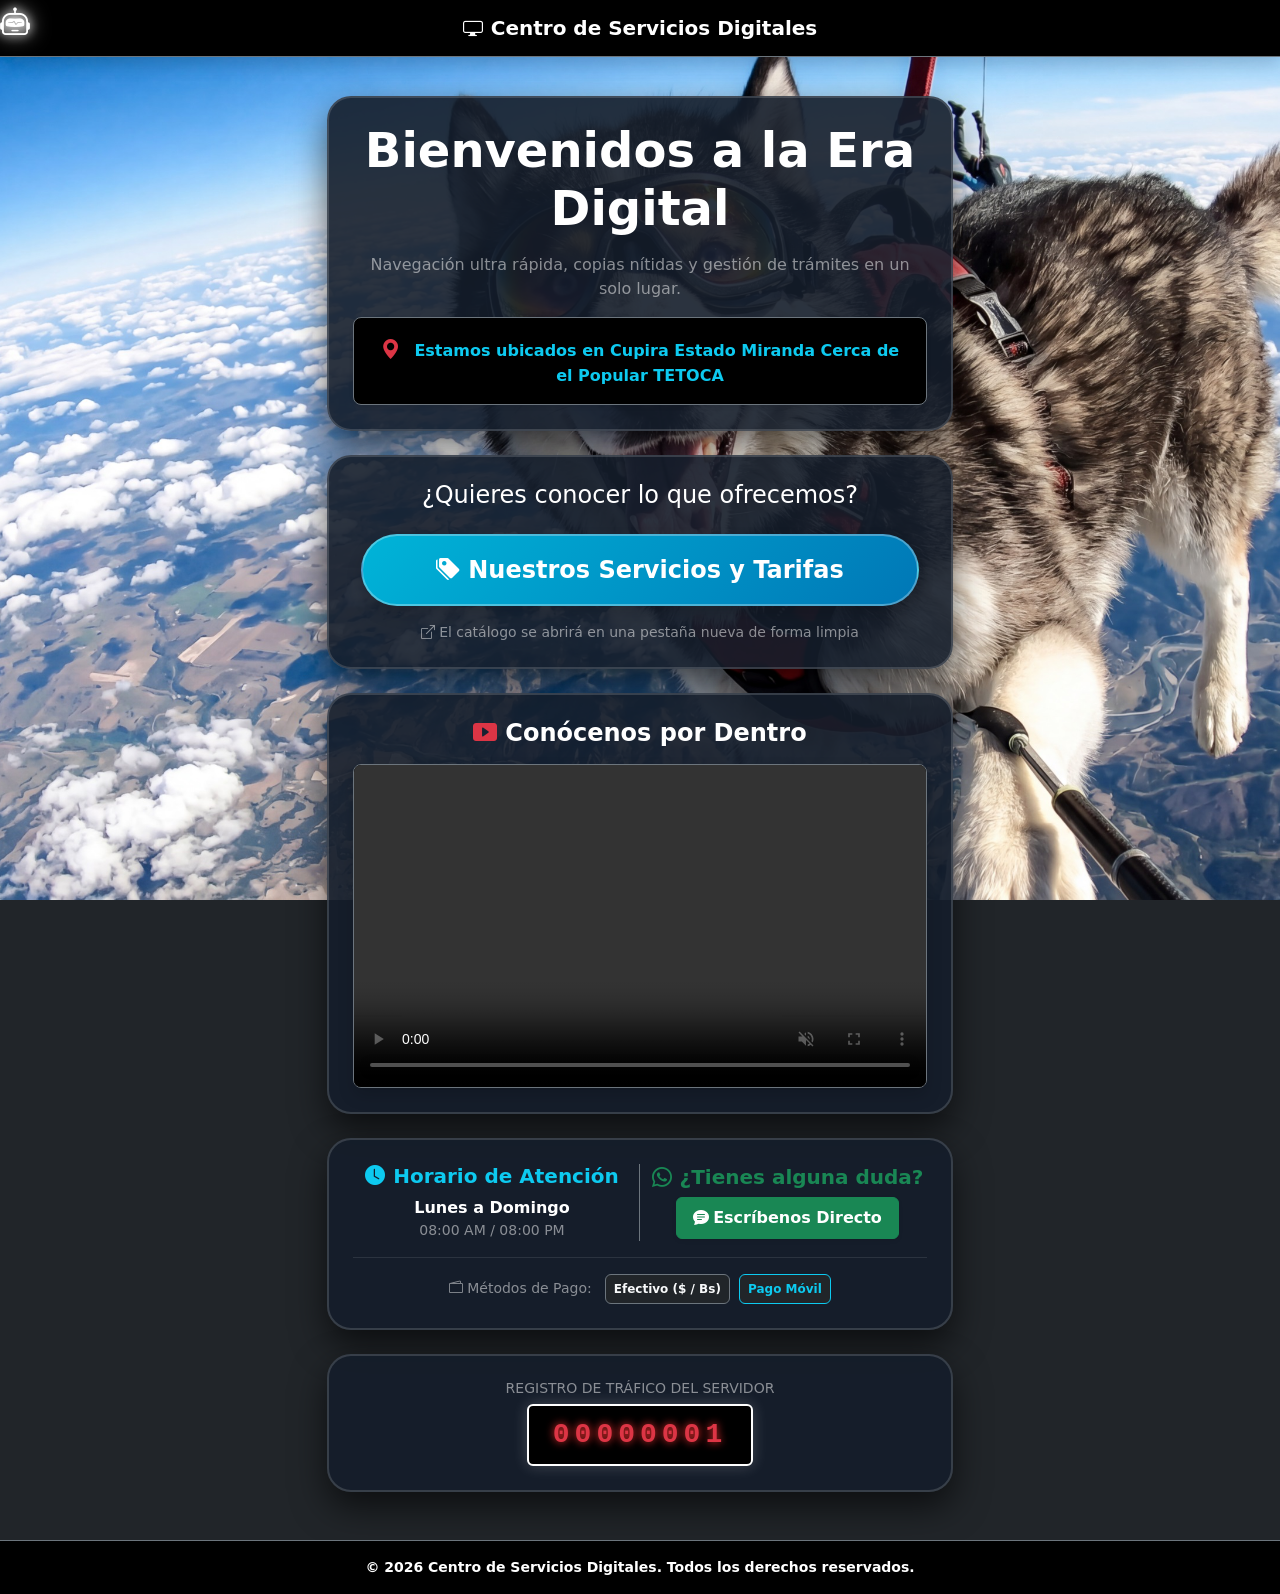
==== index.html @ 31af7343 "Add files via upload" ====
<!DOCTYPE html>
<html lang="es">
<head>
    <meta charset="UTF-8">
    <meta name="viewport" content="width=device-width, initial-scale=1.0">
    <title>Centro de Servicios Digitales - Inicio</title>
    <link href="https://cdn.jsdelivr.net/npm/bootstrap@5.3.3/dist/css/bootstrap.min.css" rel="stylesheet">
    <link href="https://cdn.jsdelivr.net/npm/bootstrap-icons@1.11.3/font/bootstrap-icons.min.css" rel="stylesheet">
    <style>
        body {
            background-image: url("fondo.jpg");
            background-size: cover;
            background-position: center top;
            background-repeat: no-repeat;
            background-attachment: fixed;
            background-color: #0d1b2a;
            padding-top: 4.5rem;
            padding-bottom: 0px;
            overflow-x: hidden;
        }

        /* Tarjetas oscuras y elegantes */
        .cyber-card {
            background: rgba(20, 29, 43, 0.9);
            border: 2px solid rgba(255, 255, 255, 0.15);
            border-radius: 24px;
            box-shadow: 0 15px 35px rgba(0, 0, 0, 0.6);
        }

        /* Botón personalizado para ver servicios */
        .btn-tarifas-cyber {
            background: linear-gradient(135deg, #00b4d8 0%, #0077b6 100%);
            color: white;
            border: 2px solid rgba(255, 255, 255, 0.3);
            border-radius: 50px;
            font-size: 1.5rem;
            font-weight: bold;
            transition: transform 0.3s ease, box-shadow 0.3s ease;
        }
        .btn-tarifas-cyber:hover {
            transform: scale(1.03);
            box-shadow: 0 0 25px rgba(0, 180, 216, 0.6);
            color: #ffffff;
            border-color: #ffffff;
        }

        /* Caja del contador digital */
        .contador-caja {
            background-color: #000000;
            font-family: 'Courier New', Courier, monospace;
            letter-spacing: 5px;
            border: 2px solid #ffffff;
            text-shadow: 0 0 8px #ff3333;
            box-shadow: 0 0 15px rgba(255, 255, 255, 0.2);
        }

        /* Muñequito robot seguidor */
        #cyber-avatar {
            position: fixed;
            top: 0;
            left: 0;
            font-size: 30px;
            pointer-events: none;
            z-index: 9999;
            transition: transform 0.1s ease-out;
            animation: caminar 0.6s infinite alternate ease-in-out;
            color: #ffffff;
            text-shadow: 0 0 10px #ffffff, 0 0 20px #ffffff;
        }
        @keyframes caminar {
            0% { transform: translateY(0) rotate(-6deg); }
            100% { transform: translateY(-6px) rotate(6deg); }
        }
    </style>
</head>
<body class="bg-dark text-white">

    <div id="cyber-avatar">
        <i class="bi bi-robot"></i>
    </div>

    <nav class="navbar navbar-expand-lg navbar-dark bg-black border-bottom border-secondary fixed-top shadow">
        <div class="container justify-content-center">
            <a class="navbar-brand fw-bold text-white mx-0" href="#">
                <i class="bi bi-display me-2"></i>Centro de Servicios Digitales
            </a>
        </div>
    </nav>

    <div class="container my-4" style="max-width: 650px;">
        
        <div class="cyber-card p-4 mb-4 text-center">
            <h1 class="display-5 fw-bold text-white mb-3">Bienvenidos a la Era Digital</h1>
            <p class="lead text-white-50 fs-6 px-2 mb-3">Navegación ultra rápida, copias nítidas y gestión de trámites en un solo lugar.</p>
            
            <div class="p-3 rounded-3 bg-black border border-secondary text-info fw-semibold shadow-sm">
                <i class="bi bi-geo-alt-fill text-danger me-2 fs-5"></i>
                Estamos ubicados en Cupira Estado Miranda Cerca de el Popular TETOCA
            </div>
        </div>

        <div class="cyber-card p-4 mb-4 text-center">
            <h4 class="fw-light text-white mb-4">¿Quieres conocer lo que ofrecemos?</h4>
            <div class="px-2">
                <a href="servicios.html" target="_blank" class="btn btn-tarifas-cyber w-100 py-3 shadow">
                    <i class="bi bi-tags-fill me-2"></i>Nuestros Servicios y Tarifas
                </a>
            </div>
            <p class="text-white-50 small mt-3 mb-0">
                <i class="bi bi-box-arrow-up-right me-1"></i>El catálogo se abrirá en una pestaña nueva de forma limpia
            </p>
        </div>

        <div class="cyber-card p-4 mb-4">
            <h4 class="fw-bold text-white text-center mb-3">
                <i class="bi bi-play-btn-fill me-2 text-danger"></i>Conócenos por Dentro
            </h4>
            <div class="ratio ratio-16x9 rounded-3 overflow-hidden border border-secondary bg-black shadow">
                <video controls autoplay muted loop preload="metadata" class="w-100 h-100">
                    <source src="./video.mp4" type="video/mp4">
                    Tu navegador no soporta la reproducción de videos locales.
                </video>
            </div>
        </div>

        <div class="cyber-card p-4 mb-4">
            <div class="row g-3 text-center align-items-center">
                <div class="col-sm-6 border-end border-secondary">
                    <h5 class="fw-bold text-info mb-2"><i class="bi bi-clock-fill me-2"></i>Horario de Atención</h5>
                    <p class="mb-0 fw-semibold text-white fs-6">Lunes a Domingo</p>
                    <p class="text-white-50 small mb-0">08:00 AM / 08:00 PM</p>
                </div>
                <div class="col-sm-6">
                    <h5 class="fw-bold text-success mb-2"><i class="bi bi-whatsapp me-2"></i>¿Tienes alguna duda?</h5>
                    <a href="https://wa.me/584242138320" target="_blank" class="btn btn-success fw-bold px-3 py-2 shadow-sm">
                        <i class="bi bi-chat-text-fill me-1"></i>Escríbenos Directo
                    </a>
                </div>
            </div>
            <hr class="border-secondary my-3">
            <div class="text-center">
                <span class="text-white-50 small me-2"><i class="bi bi-wallet2 me-1"></i>Métodos de Pago:</span>
                <span class="badge bg-dark text-light border border-secondary px-2 py-2 me-1">Efectivo ($ / Bs)</span>
                <span class="badge bg-dark text-info border border-info px-2 py-2">Pago Móvil</span>
            </div>
        </div>

        <div class="cyber-card p-4 text-center mb-5">
            <h6 class="text-white-50 text-uppercase small tracking-wider mb-2">Registro de Tráfico del Servidor</h6>
            <div class="contador-caja d-inline-block px-4 py-2 rounded text-danger fs-3 fw-bold">
                <span id="contador-digital">00000000</span>
            </div>
        </div>

    </div>

    <footer class="bg-black text-center py-3 border-top border-secondary mt-5">
        <p class="mb-0 small fw-semibold text-white">© 2026 Centro de Servicios Digitales. Todos los derechos reservados.</p>
    </footer>

    <script src="https://cdn.jsdelivr.net/npm/bootstrap@5.3.3/dist/js/bootstrap.bundle.min.js"></script>

    <script>
        // Lógica del robot seguidor
        const robot = document.getElementById('cyber-avatar');
        let objetivoX = 0, objetivoY = 0;
        let actualX = 0, actualY = 0;
        document.addEventListener('mousemove', (event) => {
            objetivoX = event.clientX + 18;
            objetivoY = event.clientY + 18;
        });
        function suavizarSeguimiento() {
            actualX += (objetivoX - actualX) * 0.08;
            actualY += (objetivoY - actualY) * 0.08;
            robot.style.left = `${actualX}px`;
            robot.style.top = `${actualY}px`;
            requestAnimationFrame(suavizarSeguimiento);
        }
        suavizarSeguimiento();

        // Lógica del contador diario
        const fechaHoy = new Date().toISOString().slice(0, 10);
        let ultimaFechaGuardada = localStorage.getItem('cyber_fecha_dia');
        let visitasDiarias = localStorage.getItem('cyber_visitas_diarias');
        
        if (ultimaFechaGuardada !== fechaHoy) {
            visitasDiarias = 1;
            localStorage.setItem('cyber_fecha_dia', fechaHoy);
        } else {
            visitasDiarias = parseInt(visitasDiarias) + 1;
        }
        
        localStorage.setItem('cyber_visitas_diarias', visitasDiarias);
        document.getElementById('contador-digital').innerText = visitasDiarias.toString().padStart(8, '0');
    </script>
</body>
</html>
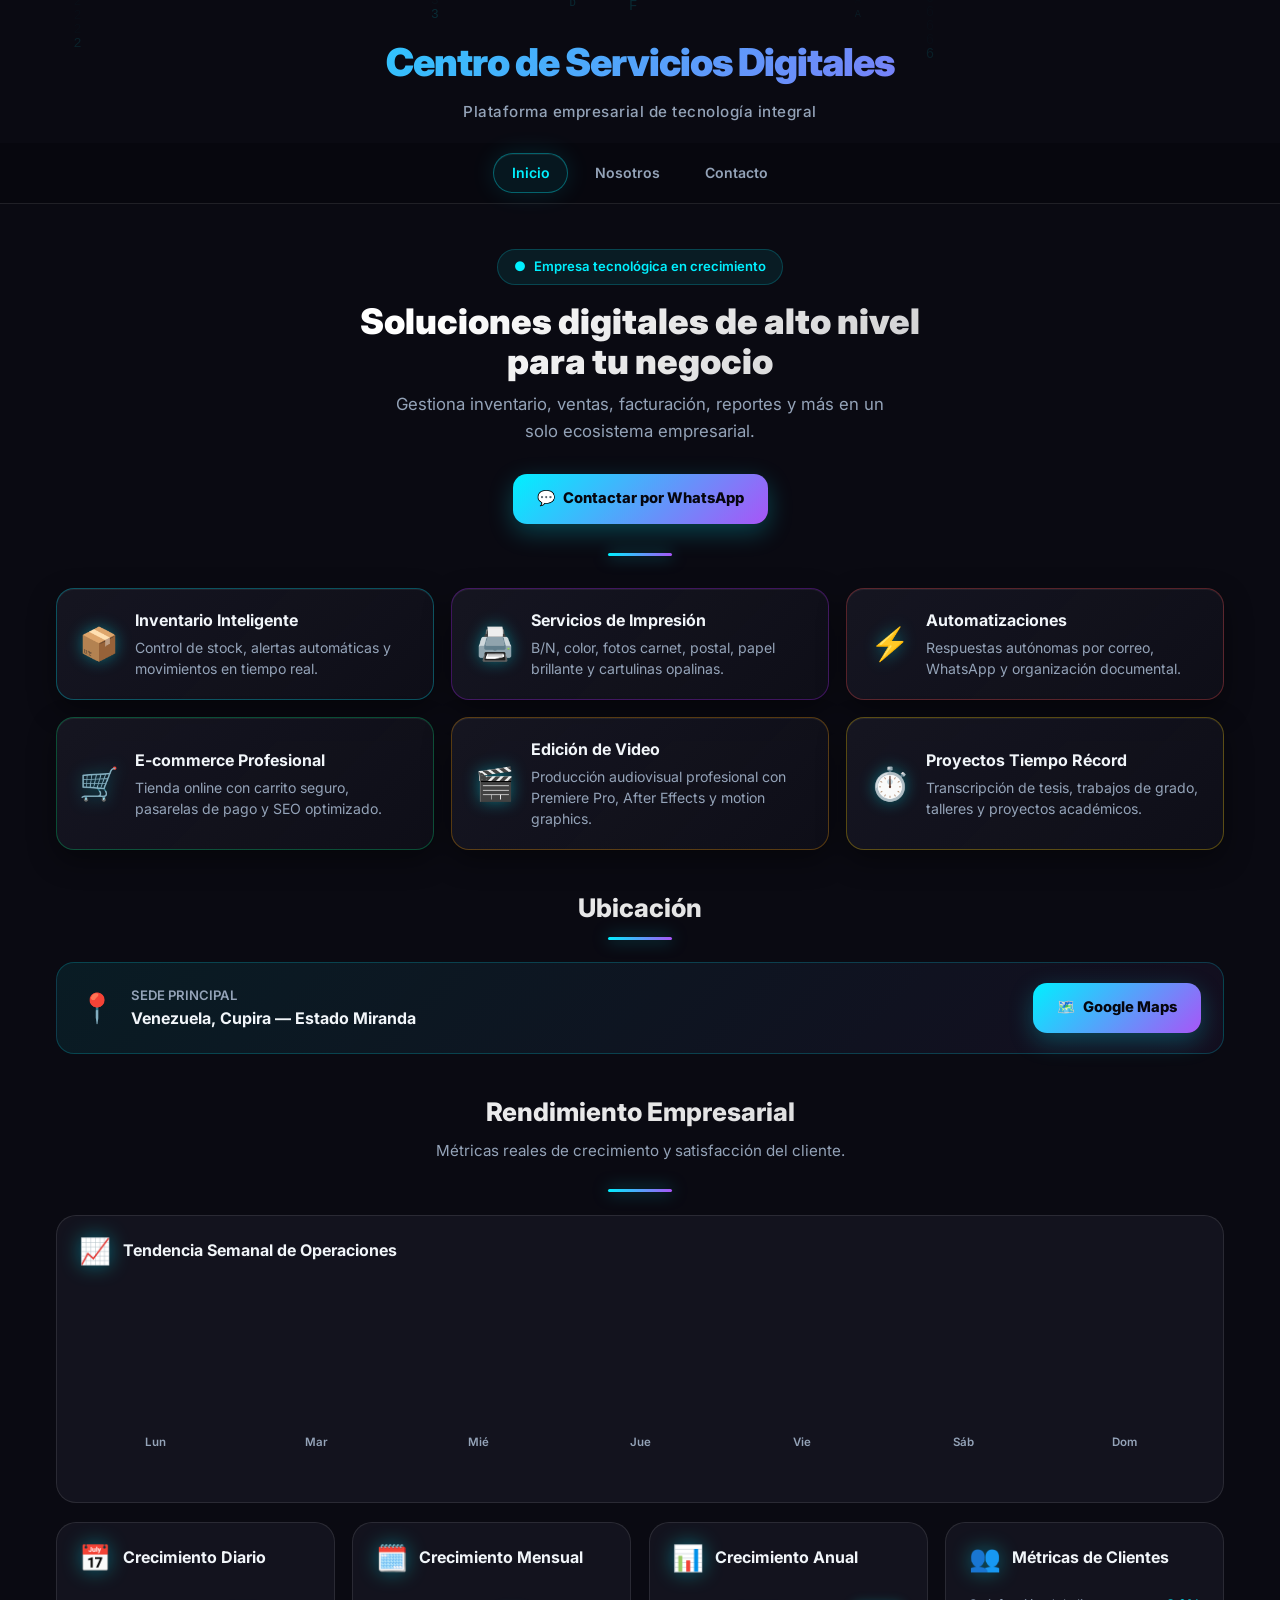
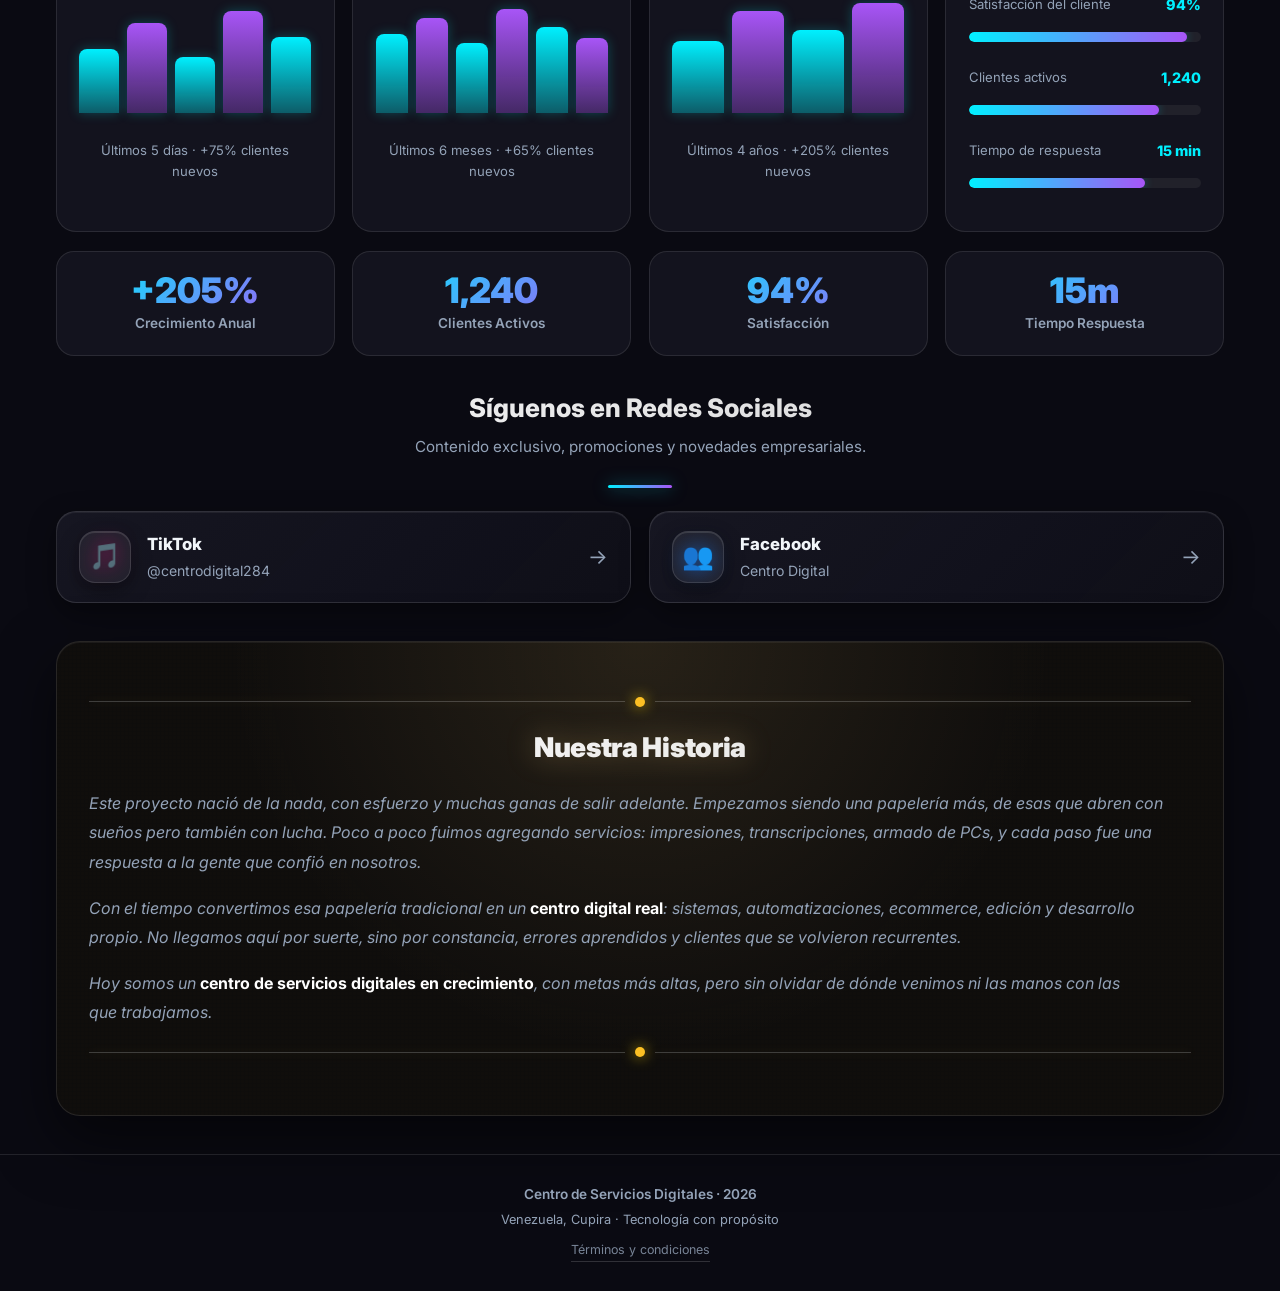
==== commit e2fdcf33: "Add files via upload" ====
--- a/index.html
+++ b/index.html
@@ -1,197 +1,796 @@
-<!DOCTYPE html>
-<html lang="es">
-<head>
-    <meta charset="UTF-8">
-    <meta name="viewport" content="width=device-width, initial-scale=1.0">
-    <title>Centro de Servicios Digitales - Inicio</title>
-    <link href="https://cdn.jsdelivr.net/npm/bootstrap@5.3.3/dist/css/bootstrap.min.css" rel="stylesheet">
-    <link href="https://cdn.jsdelivr.net/npm/bootstrap-icons@1.11.3/font/bootstrap-icons.min.css" rel="stylesheet">
-    <style>
-        body {
-            background-image: url("fondo.jpg");
-            background-size: cover;
-            background-position: center top;
-            background-repeat: no-repeat;
-            background-attachment: fixed;
-            background-color: #0d1b2a;
-            padding-top: 4.5rem;
-            padding-bottom: 0px;
-            overflow-x: hidden;
-        }
-
-        /* Tarjetas oscuras y elegantes */
-        .cyber-card {
-            background: rgba(20, 29, 43, 0.9);
-            border: 2px solid rgba(255, 255, 255, 0.15);
-            border-radius: 24px;
-            box-shadow: 0 15px 35px rgba(0, 0, 0, 0.6);
-        }
-
-        /* Botón personalizado para ver servicios */
-        .btn-tarifas-cyber {
-            background: linear-gradient(135deg, #00b4d8 0%, #0077b6 100%);
-            color: white;
-            border: 2px solid rgba(255, 255, 255, 0.3);
-            border-radius: 50px;
-            font-size: 1.5rem;
-            font-weight: bold;
-            transition: transform 0.3s ease, box-shadow 0.3s ease;
-        }
-        .btn-tarifas-cyber:hover {
-            transform: scale(1.03);
-            box-shadow: 0 0 25px rgba(0, 180, 216, 0.6);
-            color: #ffffff;
-            border-color: #ffffff;
-        }
-
-        /* Caja del contador digital */
-        .contador-caja {
-            background-color: #000000;
-            font-family: 'Courier New', Courier, monospace;
-            letter-spacing: 5px;
-            border: 2px solid #ffffff;
-            text-shadow: 0 0 8px #ff3333;
-            box-shadow: 0 0 15px rgba(255, 255, 255, 0.2);
-        }
-
-        /* Muñequito robot seguidor */
-        #cyber-avatar {
-            position: fixed;
-            top: 0;
-            left: 0;
-            font-size: 30px;
-            pointer-events: none;
-            z-index: 9999;
-            transition: transform 0.1s ease-out;
-            animation: caminar 0.6s infinite alternate ease-in-out;
-            color: #ffffff;
-            text-shadow: 0 0 10px #ffffff, 0 0 20px #ffffff;
-        }
-        @keyframes caminar {
-            0% { transform: translateY(0) rotate(-6deg); }
-            100% { transform: translateY(-6px) rotate(6deg); }
-        }
-    </style>
-</head>
-<body class="bg-dark text-white">
-
-    <div id="cyber-avatar">
-        <i class="bi bi-robot"></i>
-    </div>
-
-    <nav class="navbar navbar-expand-lg navbar-dark bg-black border-bottom border-secondary fixed-top shadow">
-        <div class="container justify-content-center">
-            <a class="navbar-brand fw-bold text-white mx-0" href="#">
-                <i class="bi bi-display me-2"></i>Centro de Servicios Digitales
-            </a>
-        </div>
-    </nav>
-
-    <div class="container my-4" style="max-width: 650px;">
-        
-        <div class="cyber-card p-4 mb-4 text-center">
-            <h1 class="display-5 fw-bold text-white mb-3">Bienvenidos a la Era Digital</h1>
-            <p class="lead text-white-50 fs-6 px-2 mb-3">Navegación ultra rápida, copias nítidas y gestión de trámites en un solo lugar.</p>
-            
-            <div class="p-3 rounded-3 bg-black border border-secondary text-info fw-semibold shadow-sm">
-                <i class="bi bi-geo-alt-fill text-danger me-2 fs-5"></i>
-                Estamos ubicados en Cupira Estado Miranda Cerca de el Popular TETOCA
-            </div>
-        </div>
-
-        <div class="cyber-card p-4 mb-4 text-center">
-            <h4 class="fw-light text-white mb-4">¿Quieres conocer lo que ofrecemos?</h4>
-            <div class="px-2">
-                <a href="servicios.html" target="_blank" class="btn btn-tarifas-cyber w-100 py-3 shadow">
-                    <i class="bi bi-tags-fill me-2"></i>Nuestros Servicios y Tarifas
-                </a>
-            </div>
-            <p class="text-white-50 small mt-3 mb-0">
-                <i class="bi bi-box-arrow-up-right me-1"></i>El catálogo se abrirá en una pestaña nueva de forma limpia
-            </p>
-        </div>
-
-        <div class="cyber-card p-4 mb-4">
-            <h4 class="fw-bold text-white text-center mb-3">
-                <i class="bi bi-play-btn-fill me-2 text-danger"></i>Conócenos por Dentro
-            </h4>
-            <div class="ratio ratio-16x9 rounded-3 overflow-hidden border border-secondary bg-black shadow">
-                <video controls autoplay muted loop preload="metadata" class="w-100 h-100">
-                    <source src="./video.mp4" type="video/mp4">
-                    Tu navegador no soporta la reproducción de videos locales.
-                </video>
-            </div>
-        </div>
-
-        <div class="cyber-card p-4 mb-4">
-            <div class="row g-3 text-center align-items-center">
-                <div class="col-sm-6 border-end border-secondary">
-                    <h5 class="fw-bold text-info mb-2"><i class="bi bi-clock-fill me-2"></i>Horario de Atención</h5>
-                    <p class="mb-0 fw-semibold text-white fs-6">Lunes a Domingo</p>
-                    <p class="text-white-50 small mb-0">08:00 AM / 08:00 PM</p>
-                </div>
-                <div class="col-sm-6">
-                    <h5 class="fw-bold text-success mb-2"><i class="bi bi-whatsapp me-2"></i>¿Tienes alguna duda?</h5>
-                    <a href="https://wa.me/584242138320" target="_blank" class="btn btn-success fw-bold px-3 py-2 shadow-sm">
-                        <i class="bi bi-chat-text-fill me-1"></i>Escríbenos Directo
-                    </a>
-                </div>
-            </div>
-            <hr class="border-secondary my-3">
-            <div class="text-center">
-                <span class="text-white-50 small me-2"><i class="bi bi-wallet2 me-1"></i>Métodos de Pago:</span>
-                <span class="badge bg-dark text-light border border-secondary px-2 py-2 me-1">Efectivo ($ / Bs)</span>
-                <span class="badge bg-dark text-info border border-info px-2 py-2">Pago Móvil</span>
-            </div>
-        </div>
-
-        <div class="cyber-card p-4 text-center mb-5">
-            <h6 class="text-white-50 text-uppercase small tracking-wider mb-2">Registro de Tráfico del Servidor</h6>
-            <div class="contador-caja d-inline-block px-4 py-2 rounded text-danger fs-3 fw-bold">
-                <span id="contador-digital">00000000</span>
-            </div>
-        </div>
-
-    </div>
-
-    <footer class="bg-black text-center py-3 border-top border-secondary mt-5">
-        <p class="mb-0 small fw-semibold text-white">© 2026 Centro de Servicios Digitales. Todos los derechos reservados.</p>
-    </footer>
-
-    <script src="https://cdn.jsdelivr.net/npm/bootstrap@5.3.3/dist/js/bootstrap.bundle.min.js"></script>
-
-    <script>
-        // Lógica del robot seguidor
-        const robot = document.getElementById('cyber-avatar');
-        let objetivoX = 0, objetivoY = 0;
-        let actualX = 0, actualY = 0;
-        document.addEventListener('mousemove', (event) => {
-            objetivoX = event.clientX + 18;
-            objetivoY = event.clientY + 18;
-        });
-        function suavizarSeguimiento() {
-            actualX += (objetivoX - actualX) * 0.08;
-            actualY += (objetivoY - actualY) * 0.08;
-            robot.style.left = `${actualX}px`;
-            robot.style.top = `${actualY}px`;
-            requestAnimationFrame(suavizarSeguimiento);
-        }
-        suavizarSeguimiento();
-
-        // Lógica del contador diario
-        const fechaHoy = new Date().toISOString().slice(0, 10);
-        let ultimaFechaGuardada = localStorage.getItem('cyber_fecha_dia');
-        let visitasDiarias = localStorage.getItem('cyber_visitas_diarias');
-        
-        if (ultimaFechaGuardada !== fechaHoy) {
-            visitasDiarias = 1;
-            localStorage.setItem('cyber_fecha_dia', fechaHoy);
-        } else {
-            visitasDiarias = parseInt(visitasDiarias) + 1;
-        }
-        
-        localStorage.setItem('cyber_visitas_diarias', visitasDiarias);
-        document.getElementById('contador-digital').innerText = visitasDiarias.toString().padStart(8, '0');
-    </script>
-</body>
+<!DOCTYPE html>
+<html lang="es">
+<head>
+<meta charset="UTF-8">
+<meta name="viewport" content="width=device-width, initial-scale=1.0">
+<meta name="description" content="Centro de Servicios Digitales - Soluciones tecnológicas integrales para papelerías en Venezuela. Inventario, e-commerce, automatizaciones, edición de video y más.">
+<meta name="keywords" content="papelería digital, inventario, e-commerce, automatizaciones, edición de video, Venezuela">
+<title>Centro de Servicios Digitales | Soluciones Tecnológicas Integrales</title>
+<link rel="preconnect" href="https://fonts.googleapis.com">
+<link rel="preconnect" href="https://fonts.gstatic.com" crossorigin>
+<link href="https://fonts.googleapis.com/css2?family=Inter:wght@300;400;500;600;700;800;900&display=swap" rel="stylesheet">
+<style>
+:root {
+  --bg-body: #0a0a12;
+  --bg-card: rgba(22,22,34,.78);
+  --text-primary: #f1f5f9;
+  --text-secondary: #94a3b8;
+  --accent: #00f0ff;
+  --accent-purple: #a855f7;
+  --accent-gold: #fbbf24;
+  --border: rgba(255,255,255,0.10);
+  --shadow-glow: 0 0 30px rgba(0,240,255,.12);
+}
+* { margin:0; padding:0; box-sizing:border-box; }
+html { scroll-behavior:smooth; }
+html, body { height:100%; }
+body {
+  font-family:'Inter',-apple-system,BlinkMacSystemFont,sans-serif;
+  color:var(--text-primary);
+  background:var(--bg-body);
+  line-height:1.6;
+  -webkit-font-smoothing:antialiased;
+}
+#matrix {
+  position:fixed; inset:0; width:100%; height:100%;
+  z-index:0; pointer-events:none; opacity:.35;
+}
+.content { position:relative; z-index:1; }
+header {
+  text-align:center; padding:2rem 1rem 1.2rem;
+  animation: fadeInDown .8s ease both;
+}
+.logo {
+  font-size:2.4rem; font-weight:900; letter-spacing:-1px;
+  background:linear-gradient(135deg,var(--accent),var(--accent-purple));
+  -webkit-background-clip:text; -webkit-text-fill-color:transparent;
+  background-clip:text; animation: glowPulse 4s ease-in-out infinite;
+}
+.tagline {
+  margin-top:.4rem; color:var(--text-secondary);
+  font-size:.95rem; letter-spacing:.5px; font-weight:500;
+}
+@keyframes glowPulse {
+  0%,100% { filter: drop-shadow(0 0 8px rgba(0,240,255,.2)); }
+  50% { filter: drop-shadow(0 0 16px rgba(168,85,247,.35)); }
+}
+@keyframes fadeInDown {
+  from { opacity:0; transform: translateY(-12px); }
+  to { opacity:1; transform: translateY(0); }
+}
+@keyframes fadeInUp {
+  from { opacity:0; transform: translateY(16px); }
+  to { opacity:1; transform: translateY(0); }
+}
+nav.main-nav {
+  display:flex; justify-content:center; gap:.5rem;
+  padding:.6rem 1rem; position:sticky; top:0;
+  background:rgba(8,8,14,.82); backdrop-filter:blur(16px) saturate(1.4);
+  border-bottom:1px solid var(--border); z-index:50;
+  animation: fadeInDown .8s .1s ease both;
+}
+nav.main-nav a {
+  color:var(--text-secondary); text-decoration:none;
+  font-weight:600; font-size:.88rem; padding:.5rem 1.1rem;
+  border-radius:999px; border:1px solid transparent;
+  transition:all .3s cubic-bezier(.4,0,.2,1); cursor:pointer;
+}
+nav.main-nav a:hover, nav.main-nav a.active {
+  color:var(--accent); border-color:rgba(0,240,255,.35);
+  background:rgba(0,240,255,.07);
+  box-shadow:0 0 24px rgba(0,240,255,.12), inset 0 1px 0 rgba(255,255,255,.06);
+}
+section {
+  max-width:1200px; margin:0 auto;
+  padding:1.8rem 1rem 2.4rem;
+}
+h2.section-title {
+  font-size:1.6rem; font-weight:800; text-align:center; margin-bottom:.4rem;
+  background:linear-gradient(135deg,#fff,rgba(255,255,255,.8));
+  -webkit-background-clip:text; -webkit-text-fill-color:transparent; background-clip:text;
+}
+p.section-subtitle {
+  text-align:center; color:var(--text-secondary);
+  margin-bottom:1.6rem; font-size:.95rem;
+}
+.glow-line {
+  width:64px; height:3px; margin:.5rem auto 1.4rem;
+  border-radius:3px; background:linear-gradient(90deg,var(--accent),var(--accent-purple));
+  box-shadow:0 0 16px rgba(0,240,255,.5);
+}
+.grid { display:grid; gap:1.1rem; }
+.services { grid-template-columns:repeat(auto-fit,minmax(280px,1fr)); }
+.card {
+  background:var(--bg-card); border:1px solid var(--border);
+  border-radius:20px; padding:1.4rem;
+  transition:all .4s cubic-bezier(.4,0,.2,1);
+  position:relative; overflow:hidden;
+  animation: fadeInUp .7s ease both;
+  backdrop-filter:blur(8px);
+}
+.card::before {
+  content:''; position:absolute; inset:0;
+  background:radial-gradient(circle at 50% 0%, rgba(0,240,255,.07), transparent 55%);
+  opacity:0; transition:opacity .4s ease; pointer-events:none;
+}
+.card:hover::before { opacity:1; }
+.card:hover {
+  border-color:rgba(0,240,255,.3);
+  transform:translateY(-4px) scale(1.01);
+  box-shadow:0 20px 40px rgba(0,0,0,.45), var(--shadow-glow);
+}
+.card-header {
+  display:flex; align-items:center; gap:.8rem;
+  margin-bottom:.7rem; position:relative; z-index:1;
+}
+.card-icon {
+  font-size:2rem; filter:drop-shadow(0 0 10px rgba(0,240,255,.4));
+  line-height:1;
+}
+.card-title { font-weight:700; font-size:1.05rem; }
+.card p {
+  color:var(--text-secondary); font-size:.92rem;
+  line-height:1.65; position:relative; z-index:1;
+}
+.card .features {
+  margin-top:.7rem; padding-left:1.2rem;
+  color:var(--text-secondary); font-size:.86rem;
+  line-height:1.85; position:relative; z-index:1;
+}
+.card .features li::marker { color:var(--accent); }
+.btn {
+  display:inline-flex; align-items:center; justify-content:center; gap:.5rem;
+  padding:.85rem 1.5rem; border-radius:14px;
+  background:linear-gradient(135deg,var(--accent),var(--accent-purple));
+  color:#06060e; font-weight:800; font-size:.92rem;
+  text-decoration:none; border:none; cursor:pointer;
+  transition:all .3s cubic-bezier(.4,0,.2,1);
+  box-shadow:0 8px 24px rgba(0,240,255,.25);
+  position:relative; overflow:hidden;
+}
+.btn::after {
+  content:''; position:absolute; inset:0;
+  background:linear-gradient(135deg,rgba(255,255,255,.3),transparent 55%);
+  opacity:0; transition:opacity .3s ease;
+}
+.btn:hover::after { opacity:1; }
+.btn:hover {
+  transform:translateY(-2px) scale(1.03);
+  box-shadow:0 14px 32px rgba(168,85,247,.35);
+}
+.contact-cta { text-align:center; margin:1.8rem 0; }
+.service-btn {
+  display:flex; align-items:center; gap:1rem;
+  padding:1.2rem 1.4rem; border-radius:18px;
+  background:linear-gradient(135deg,rgba(24,24,36,.85),rgba(16,16,26,.75));
+  border:1px solid rgba(255,255,255,.12);
+  color:var(--text-primary); cursor:pointer; text-align:left;
+  transition:all .4s cubic-bezier(.4,0,.2,1);
+  box-shadow:0 10px 28px rgba(0,0,0,.4), inset 0 1px 0 rgba(255,255,255,.06);
+  width:100%; position:relative; overflow:hidden;
+  text-decoration:none;
+}
+.service-btn::before {
+  content:''; position:absolute; inset:0;
+  background:radial-gradient(circle at 50% 0%,rgba(0,240,255,.08),transparent 60%);
+  opacity:0; transition:opacity .4s ease;
+}
+.service-btn:hover::before { opacity:1; }
+.service-btn:hover {
+  border-color:rgba(0,240,255,.45);
+  transform:translateY(-3px);
+  box-shadow:0 18px 40px rgba(0,0,0,.5), 0 0 24px rgba(0,240,255,.1);
+}
+.service-icon { font-size:2rem; filter:drop-shadow(0 0 8px rgba(0,240,255,.4)); flex-shrink:0; }
+.service-body { display:flex; flex-direction:column; gap:.2rem; }
+.service-title { font-weight:700; font-size:1rem; }
+.service-desc { color:var(--text-secondary); font-size:.88rem; line-height:1.5; }
+.service-btn-inventario { border-color:rgba(0,234,255,.3); }
+.service-btn-inventario:hover { border-color:rgba(0,234,255,.6); box-shadow:0 0 28px rgba(0,240,255,.15), 0 18px 40px rgba(0,0,0,.45); }
+.service-btn-impresiones { border-color:rgba(176,38,255,.3); }
+.service-btn-impresiones:hover { border-color:rgba(176,38,255,.6); box-shadow:0 0 28px rgba(168,85,247,.15), 0 18px 40px rgba(0,0,0,.45); }
+.service-btn-automatizaciones { border-color:rgba(255,80,80,.3); }
+.service-btn-automatizaciones:hover { border-color:rgba(255,80,80,.6); box-shadow:0 0 28px rgba(255,80,80,.15), 0 18px 40px rgba(0,0,0,.45); }
+.service-btn-ecommerce { border-color:rgba(0,220,120,.3); }
+.service-btn-ecommerce:hover { border-color:rgba(0,220,120,.6); box-shadow:0 0 28px rgba(0,220,120,.15), 0 18px 40px rgba(0,0,0,.45); }
+.service-btn-video { border-color:rgba(255,160,0,.3); }
+.service-btn-video:hover { border-color:rgba(255,160,0,.6); box-shadow:0 0 28px rgba(255,160,0,.15), 0 18px 40px rgba(0,0,0,.45); }
+.service-btn-proyectos { border-color:rgba(255,210,0,.3); }
+.service-btn-proyectos:hover { border-color:rgba(255,210,0,.6); box-shadow:0 0 28px rgba(255,210,0,.15), 0 18px 40px rgba(0,0,0,.45); }
+.social-card {
+  display:flex; align-items:center; gap:1rem;
+  padding:1.2rem 1.4rem; border-radius:20px;
+  background:linear-gradient(135deg,rgba(24,24,36,.88),rgba(16,16,26,.78));
+  border:1px solid rgba(255,255,255,.12);
+  color:var(--text-primary); text-decoration:none;
+  transition:all .4s cubic-bezier(.4,0,.2,1);
+  box-shadow:0 10px 28px rgba(0,0,0,.4), inset 0 1px 0 rgba(255,255,255,.06);
+  position:relative; overflow:hidden;
+}
+.social-card:hover { transform:translateY(-4px); }
+.social-icon-wrap {
+  width:52px; height:52px; border-radius:16px;
+  background:rgba(255,255,255,.06); border:1px solid rgba(255,255,255,.12);
+  display:flex; align-items:center; justify-content:center; flex-shrink:0;
+  box-shadow:inset 0 1px 0 rgba(255,255,255,.12), 0 8px 20px rgba(0,0,0,.35);
+}
+.social-icon { font-size:1.6rem; }
+.social-info { display:flex; flex-direction:column; gap:.15rem; }
+.social-title { font-weight:800; font-size:1.05rem; }
+.social-handle { color:var(--text-secondary); font-size:.88rem; }
+.social-arrow { margin-left:auto; color:var(--text-secondary); font-size:1.3rem; transition:all .3s ease; }
+.social-card:hover .social-arrow { color:#fff; transform:translateX(5px); }
+.tiktok-card:hover { border-color:rgba(255,0,128,.6); box-shadow:0 0 36px rgba(255,0,128,.18), 0 18px 40px rgba(0,0,0,.45); }
+.tiktok-card .social-icon { filter:drop-shadow(0 0 10px rgba(255,0,128,.6)); }
+.facebook-card:hover { border-color:rgba(24,119,242,.6); box-shadow:0 0 36px rgba(24,119,242,.18), 0 18px 40px rgba(0,0,0,.45); }
+.facebook-card .social-icon { filter:drop-shadow(0 0 10px rgba(24,119,242,.6)); }
+.story-card {
+  position:relative; background:rgba(18,16,12,.8);
+  border:1px solid rgba(255,255,255,.1); border-radius:24px;
+  padding:2.2rem 2rem 2.4rem; isolation:isolate; overflow:hidden;
+  box-shadow:inset 0 1px 0 rgba(255,255,255,.06), 0 24px 60px rgba(0,0,0,.55);
+}
+.story-card::before {
+  content:''; position:absolute; inset:0;
+  background: repeating-linear-gradient(0deg,transparent,transparent 3px,rgba(0,0,0,.08) 4px),
+             repeating-linear-gradient(90deg,transparent,transparent 3px,rgba(0,0,0,.08) 4px);
+  pointer-events:none; z-index:0;
+}
+.story-card::after {
+  content:''; position:absolute; inset:0;
+  background:radial-gradient(circle at 50% 0%,rgba(255,210,120,.1),transparent 55%);
+  pointer-events:none; z-index:0;
+}
+.story-mark { position:relative; z-index:1; display:flex; align-items:center; gap:10px; margin:1.2rem 0; }
+.story-mark-line { flex:1; height:1px; background:rgba(255,255,255,.2); box-shadow:0 0 10px rgba(255,210,120,.2); }
+.story-mark-dot { width:10px; height:10px; border-radius:50%; background:var(--accent-gold); box-shadow:0 0 14px rgba(255,215,0,.8); }
+.story-title { position:relative; z-index:1; text-align:center; font-size:1.7rem; font-weight:900; letter-spacing:-.3px; background:linear-gradient(135deg,#fff,rgba(255,255,255,.85)); -webkit-background-clip:text; -webkit-text-fill-color:transparent; background-clip:text; margin-bottom:1.2rem; filter:drop-shadow(0 0 14px rgba(255,210,120,.3)); }
+.story-text { position:relative; z-index:1; color:var(--text-secondary); font-size:1rem; line-height:1.85; margin-bottom:1rem; text-wrap:pretty; font-style:italic; }
+.story-text strong { color:#fff; font-style:normal; font-weight:700; }
+.back-link {
+  display:inline-flex; align-items:center; gap:.4rem;
+  margin-bottom:1rem; color:var(--accent);
+  font-weight:700; font-size:.95rem;
+  transition:all .25s ease; text-decoration:none;
+}
+.back-link:hover { text-shadow:0 0 14px rgba(0,240,255,.55); transform:translateX(-3px); }
+.footer {
+  text-align:center; padding:1.8rem 1rem;
+  color:var(--text-secondary); font-size:.85rem;
+  border-top:1px solid var(--border); position:relative; z-index:1;
+}
+.footer a.terms-link {
+  display:inline-block; margin-top:.6rem; font-size:.78rem;
+  color:var(--text-secondary); text-decoration:none;
+  border-bottom:1px solid rgba(255,255,255,.2); padding-bottom:1px;
+  opacity:.8; transition:all .2s ease;
+}
+.footer a.terms-link:hover { color:var(--accent); border-bottom-color:var(--accent); }
+@keyframes barPulse {
+  0%,100% { opacity:.95; transform: scaleY(1); transform-origin: bottom; }
+  50% { opacity:1; transform: scaleY(1.04); transform-origin: bottom; }
+}
+input, textarea {
+  background:rgba(255,255,255,.04); border:1px solid var(--border);
+  border-radius:14px; padding:.8rem 1.1rem;
+  color:var(--text-primary); font-family:inherit; font-size:.95rem;
+  outline:none; transition:all .3s ease; width:100%;
+}
+input:focus, textarea:focus {
+  border-color:rgba(0,240,255,.45);
+  box-shadow:0 0 16px rgba(0,240,255,.1), inset 0 1px 0 rgba(255,255,255,.04);
+  background:rgba(255,255,255,.06);
+}
+::placeholder { color:rgba(148,163,184,.6); }
+@media (max-width:768px) {
+  .logo { font-size:1.8rem; }
+  .services { grid-template-columns:1fr; }
+  nav.main-nav { gap:.3rem; padding:.5rem; }
+  nav.main-nav a { font-size:.8rem; padding:.4rem .8rem; }
+  .story-card { padding:1.6rem 1.2rem; }
+}
+.delay-1 { animation-delay:.05s; }
+.delay-2 { animation-delay:.1s; }
+.delay-3 { animation-delay:.15s; }
+.delay-4 { animation-delay:.2s; }
+.delay-5 { animation-delay:.25s; }
+.delay-6 { animation-delay:.3s; }
+
+/* ===== HERO SECTION ===== */
+.hero-section {
+  text-align:center; margin:1rem 0 2rem;
+  animation: fadeInUp .8s .15s ease both;
+}
+.hero-badge {
+  display:inline-flex; align-items:center; gap:.5rem;
+  padding:.4rem 1rem; border-radius:999px;
+  background:rgba(0,240,255,.08); border:1px solid rgba(0,240,255,.2);
+  color:var(--accent); font-size:.82rem; font-weight:600; margin-bottom:1rem;
+}
+.hero-title {
+  font-size:2.2rem; font-weight:900; line-height:1.15;
+  background:linear-gradient(135deg,#fff 30%,rgba(255,255,255,.7));
+  -webkit-background-clip:text; -webkit-text-fill-color:transparent; background-clip:text;
+  margin-bottom:.6rem;
+}
+.hero-subtitle {
+  color:var(--text-secondary); font-size:1.05rem; max-width:520px;
+  margin:0 auto 1.4rem; line-height:1.6;
+}
+
+/* ===== LOCATION CARD ===== */
+.location-card {
+  display:flex; align-items:center; gap:1rem; padding:1.2rem 1.4rem;
+  background:linear-gradient(135deg,rgba(0,240,255,.08),rgba(168,85,247,.06));
+  border:1px solid rgba(0,240,255,.2); border-radius:18px;
+  margin-bottom:1.4rem;
+}
+.location-icon { font-size:1.8rem; }
+.location-info { flex:1; }
+.location-label { color:var(--text-secondary); font-size:.82rem; font-weight:600; }
+.location-value { color:var(--text-primary); font-size:1rem; font-weight:700; }
+
+/* ===== METRIC BARS ===== */
+.metric-card {
+  background:var(--bg-card); border:1px solid var(--border);
+  border-radius:20px; padding:1.4rem;
+  transition:all .4s ease; position:relative; overflow:hidden;
+  animation: fadeInUp .7s ease both;
+}
+.metric-card:hover {
+  border-color:rgba(0,240,255,.3);
+  box-shadow:0 16px 36px rgba(0,0,0,.4), 0 0 20px rgba(0,240,255,.08);
+}
+.metric-header {
+  display:flex; align-items:center; gap:.7rem; margin-bottom:1rem;
+}
+.metric-header .card-icon { font-size:1.6rem; }
+.metric-header .card-title { font-weight:700; font-size:1rem; }
+.metric-row {
+  display:flex; justify-content:space-between; align-items:center;
+  margin-bottom:.35rem;
+}
+.metric-label { color:var(--text-secondary); font-size:.82rem; }
+.metric-value { color:var(--accent); font-weight:800; font-size:.9rem; }
+.metric-bar-wrap {
+  width:100%; height:10px; background:rgba(255,255,255,.06);
+  border-radius:10px; overflow:hidden; margin-bottom:.9rem;
+}
+.metric-bar {
+  height:100%; border-radius:10px;
+  background:linear-gradient(90deg,var(--accent),var(--accent-purple));
+  box-shadow:0 0 10px rgba(0,240,255,.3);
+  animation: barPulse 3s ease-in-out infinite;
+}
+
+/* ===== VERTICAL BARS (weekly chart) ===== */
+.bar-chart {
+  display:flex; align-items:flex-end; gap:10px;
+  height:200px; padding:10px 0 28px; position:relative; z-index:1;
+}
+.bar-group {
+  flex:1; display:flex; flex-direction:column; align-items:center; gap:6px;
+}
+.bar {
+  width:100%; max-width:56px; border-radius:10px 10px 0 0;
+  box-shadow:0 0 16px rgba(0,240,255,.3);
+  animation: barPulse 3s ease-in-out infinite;
+  transition:all .3s ease;
+}
+.bar:hover { filter:brightness(1.2); }
+.bar-cyan { background:linear-gradient(180deg,#00f0ff,#00f0ff55); }
+.bar-purple { background:linear-gradient(180deg,#a855f7,#a855f755); }
+.bar-label { color:var(--text-secondary); font-size:.72rem; font-weight:600; }
+
+/* ===== MINI BARS ===== */
+.mini-chart {
+  display:flex; align-items:flex-end; gap:8px;
+  height:150px; padding:10px 0 24px; position:relative; z-index:1;
+}
+.mini-bar {
+  flex:1; border-radius:8px 8px 0 0;
+  box-shadow:0 0 12px rgba(0,240,255,.25);
+  animation: barPulse 3s ease-in-out infinite;
+  transition:all .3s ease;
+}
+.mini-bar:hover { filter:brightness(1.25); }
+
+/* ===== STAT CARDS ===== */
+.stat-grid {
+  display:grid; grid-template-columns:repeat(auto-fit,minmax(220px,1fr)); gap:1.1rem;
+}
+.stat-card {
+  background:var(--bg-card); border:1px solid var(--border);
+  border-radius:18px; padding:1.3rem; text-align:center;
+  transition:all .4s ease; animation: fadeInUp .7s ease both;
+}
+.stat-card:hover {
+  border-color:rgba(0,240,255,.3);
+  transform:translateY(-3px);
+  box-shadow:0 14px 32px rgba(0,0,0,.4);
+}
+.stat-number {
+  font-size:2.2rem; font-weight:900;
+  background:linear-gradient(135deg,var(--accent),var(--accent-purple));
+  -webkit-background-clip:text; -webkit-text-fill-color:transparent; background-clip:text;
+  line-height:1;
+  margin-bottom:.3rem;
+}
+.stat-label { color:var(--text-secondary); font-size:.85rem; font-weight:600; }
+</style>
+</head>
+<body>
+
+<canvas id="matrix"></canvas>
+
+<div class="content">
+
+<header>
+  <div class="logo">Centro de Servicios Digitales</div>
+  <div class="tagline">Plataforma empresarial de tecnología integral</div>
+</header>
+
+<nav class="main-nav">
+  <a class="active" href="index.html">Inicio</a>
+  <a href="nosotros.html">Nosotros</a>
+  <a href="contacto.html">Contacto</a>
+</nav>
+
+<section id="inicio">
+  <div class="hero-section">
+    <div class="hero-badge">
+      <span style="color:var(--accent);">●</span> Empresa tecnológica en crecimiento
+    </div>
+    <h1 class="hero-title">Soluciones digitales de alto nivel<br>para tu negocio</h1>
+    <p class="hero-subtitle">Gestiona inventario, ventas, facturación, reportes y más en un solo ecosistema empresarial.</p>
+    <div class="contact-cta">
+      <a class="btn" href="https://wa.me/5804242138320" target="_blank" rel="noopener">
+        <span>💬</span> Contactar por WhatsApp
+      </a>
+    </div>
+    <div class="glow-line"></div>
+  </div>
+
+  <div class="grid services">
+    <a class="service-btn service-btn-inventario delay-1" href="inventario.html">
+      <div class="service-icon">📦</div>
+      <div class="service-body">
+        <div class="service-title">Inventario Inteligente</div>
+        <div class="service-desc">Control de stock, alertas automáticas y movimientos en tiempo real.</div>
+      </div>
+    </a>
+    <a class="service-btn service-btn-impresiones delay-2" href="impresiones.html">
+      <div class="service-icon">🖨️</div>
+      <div class="service-body">
+        <div class="service-title">Servicios de Impresión</div>
+        <div class="service-desc">B/N, color, fotos carnet, postal, papel brillante y cartulinas opalinas.</div>
+      </div>
+    </a>
+    <a class="service-btn service-btn-automatizaciones delay-3" href="automatizaciones.html">
+      <div class="service-icon">⚡</div>
+      <div class="service-body">
+        <div class="service-title">Automatizaciones</div>
+        <div class="service-desc">Respuestas autónomas por correo, WhatsApp y organización documental.</div>
+      </div>
+    </a>
+    <a class="service-btn service-btn-ecommerce delay-4" href="ecommerce.html">
+      <div class="service-icon">🛒</div>
+      <div class="service-body">
+        <div class="service-title">E-commerce Profesional</div>
+        <div class="service-desc">Tienda online con carrito seguro, pasarelas de pago y SEO optimizado.</div>
+      </div>
+    </a>
+    <a class="service-btn service-btn-video delay-5" href="video.html">
+      <div class="service-icon">🎬</div>
+      <div class="service-body">
+        <div class="service-title">Edición de Video</div>
+        <div class="service-desc">Producción audiovisual profesional con Premiere Pro, After Effects y motion graphics.</div>
+      </div>
+    </a>
+    <a class="service-btn service-btn-proyectos delay-6" href="proyectos.html">
+      <div class="service-icon">⏱️</div>
+      <div class="service-body">
+        <div class="service-title">Proyectos Tiempo Récord</div>
+        <div class="service-desc">Transcripción de tesis, trabajos de grado, talleres y proyectos académicos.</div>
+      </div>
+    </a>
+  </div>
+
+  <!-- UBICACIÓN -->
+  <div style="margin-top:2.4rem;">
+    <h2 class="section-title">Ubicación</h2>
+    <div class="glow-line"></div>
+    <div class="location-card delay-2">
+      <div class="location-icon">📍</div>
+      <div class="location-info">
+        <div class="location-label">SEDE PRINCIPAL</div>
+        <div class="location-value">Venezuela, Cupira — Estado Miranda</div>
+      </div>
+      <a href="https://maps.app.goo.gl/7qqLtMAe32paaL6h9" target="_blank" rel="noopener" class="btn" style="flex-shrink:0;">
+        <span>🗺️</span> Google Maps
+      </a>
+    </div>
+  </div>
+
+  <!-- MÉTRICAS -->
+  <div style="margin-top:2.4rem;">
+    <h2 class="section-title">Rendimiento Empresarial</h2>
+    <p class="section-subtitle">Métricas reales de crecimiento y satisfacción del cliente.</p>
+    <div class="glow-line"></div>
+
+    <!-- Gráfico semanal -->
+    <div class="metric-card" style="margin-bottom:1.2rem;">
+      <div class="metric-header">
+        <div class="card-icon">📈</div>
+        <div class="card-title">Tendencia Semanal de Operaciones</div>
+      </div>
+      <div class="bar-chart">
+        <div class="bar-group">
+          <div class="bar bar-cyan" style="height:75%;animation-delay:0s;"></div>
+          <span class="bar-label">Lun</span>
+        </div>
+        <div class="bar-group">
+          <div class="bar bar-purple" style="height:92%;animation-delay:.2s;"></div>
+          <span class="bar-label">Mar</span>
+        </div>
+        <div class="bar-group">
+          <div class="bar bar-cyan" style="height:60%;animation-delay:.4s;"></div>
+          <span class="bar-label">Mié</span>
+        </div>
+        <div class="bar-group">
+          <div class="bar bar-purple" style="height:84%;animation-delay:.6s;"></div>
+          <span class="bar-label">Jue</span>
+        </div>
+        <div class="bar-group">
+          <div class="bar bar-cyan" style="height:95%;animation-delay:.8s;"></div>
+          <span class="bar-label">Vie</span>
+        </div>
+        <div class="bar-group">
+          <div class="bar bar-purple" style="height:70%;animation-delay:1s;"></div>
+          <span class="bar-label">Sáb</span>
+        </div>
+        <div class="bar-group">
+          <div class="bar bar-cyan" style="height:50%;animation-delay:1.2s;"></div>
+          <span class="bar-label">Dom</span>
+        </div>
+      </div>
+    </div>
+
+    <!-- Mini gráficos -->
+    <div class="stat-grid" style="margin-bottom:1.2rem;">
+      <div class="metric-card delay-1">
+        <div class="metric-header">
+          <div class="card-icon">📅</div>
+          <div class="card-title">Crecimiento Diario</div>
+        </div>
+        <div class="mini-chart">
+          <div class="mini-bar bar-cyan" style="height:55%;animation-delay:0s;"></div>
+          <div class="mini-bar bar-purple" style="height:78%;animation-delay:.15s;"></div>
+          <div class="mini-bar bar-cyan" style="height:48%;animation-delay:.3s;"></div>
+          <div class="mini-bar bar-purple" style="height:88%;animation-delay:.45s;"></div>
+          <div class="mini-bar bar-cyan" style="height:66%;animation-delay:.6s;"></div>
+        </div>
+        <p class="section-subtitle" style="margin-top:.2rem;font-size:.82rem;">Últimos 5 días · +75% clientes nuevos</p>
+      </div>
+
+      <div class="metric-card delay-2">
+        <div class="metric-header">
+          <div class="card-icon">🗓️</div>
+          <div class="card-title">Crecimiento Mensual</div>
+        </div>
+        <div class="mini-chart">
+          <div class="mini-bar bar-cyan" style="height:68%;animation-delay:0s;"></div>
+          <div class="mini-bar bar-purple" style="height:82%;animation-delay:.15s;"></div>
+          <div class="mini-bar bar-cyan" style="height:60%;animation-delay:.3s;"></div>
+          <div class="mini-bar bar-purple" style="height:90%;animation-delay:.45s;"></div>
+          <div class="mini-bar bar-cyan" style="height:74%;animation-delay:.6s;"></div>
+          <div class="mini-bar bar-purple" style="height:65%;animation-delay:.75s;"></div>
+        </div>
+        <p class="section-subtitle" style="margin-top:.2rem;font-size:.82rem;">Últimos 6 meses · +65% clientes nuevos</p>
+      </div>
+
+      <div class="metric-card delay-3">
+        <div class="metric-header">
+          <div class="card-icon">📊</div>
+          <div class="card-title">Crecimiento Anual</div>
+        </div>
+        <div class="mini-chart">
+          <div class="mini-bar bar-cyan" style="height:62%;animation-delay:0s;"></div>
+          <div class="mini-bar bar-purple" style="height:88%;animation-delay:.2s;"></div>
+          <div class="mini-bar bar-cyan" style="height:72%;animation-delay:.4s;"></div>
+          <div class="mini-bar bar-purple" style="height:95%;animation-delay:.6s;"></div>
+        </div>
+        <p class="section-subtitle" style="margin-top:.2rem;font-size:.82rem;">Últimos 4 años · +205% clientes nuevos</p>
+      </div>
+
+      <div class="metric-card delay-4">
+        <div class="metric-header">
+          <div class="card-icon">👥</div>
+          <div class="card-title">Métricas de Clientes</div>
+        </div>
+        <div style="display:flex;flex-direction:column;gap:10px;padding:6px 0;position:relative;z-index:1;">
+          <div class="metric-row">
+            <span class="metric-label">Satisfacción del cliente</span>
+            <span class="metric-value">94%</span>
+          </div>
+          <div class="metric-bar-wrap">
+            <div class="metric-bar" style="width:94%;animation-delay:0s;"></div>
+          </div>
+          <div class="metric-row">
+            <span class="metric-label">Clientes activos</span>
+            <span class="metric-value">1,240</span>
+          </div>
+          <div class="metric-bar-wrap">
+            <div class="metric-bar" style="width:82%;animation-delay:.2s;"></div>
+          </div>
+          <div class="metric-row">
+            <span class="metric-label">Tiempo de respuesta</span>
+            <span class="metric-value">15 min</span>
+          </div>
+          <div class="metric-bar-wrap">
+            <div class="metric-bar" style="width:76%;animation-delay:.4s;"></div>
+          </div>
+        </div>
+      </div>
+    </div>
+
+    <!-- Stats summary -->
+    <div class="stat-grid" style="margin-bottom:2rem;">
+      <div class="stat-card delay-1">
+        <div class="stat-number">+205%</div>
+        <div class="stat-label">Crecimiento Anual</div>
+      </div>
+      <div class="stat-card delay-2">
+        <div class="stat-number">1,240</div>
+        <div class="stat-label">Clientes Activos</div>
+      </div>
+      <div class="stat-card delay-3">
+        <div class="stat-number">94%</div>
+        <div class="stat-label">Satisfacción</div>
+      </div>
+      <div class="stat-card delay-4">
+        <div class="stat-number">15m</div>
+        <div class="stat-label">Tiempo Respuesta</div>
+      </div>
+    </div>
+  </div>
+
+  <!-- REDES SOCIALES -->
+  <div style="margin-top:2rem;">
+    <h2 class="section-title">Síguenos en Redes Sociales</h2>
+    <p class="section-subtitle">Contenido exclusivo, promociones y novedades empresariales.</p>
+    <div class="glow-line"></div>
+    <div class="grid services" style="grid-template-columns:repeat(auto-fit,minmax(280px,1fr));">
+      <a href="https://www.tiktok.com/@centrodigital284?_r=1&_t=ZS-98L1F9Y68Jz" target="_blank" rel="noopener" class="social-card tiktok-card delay-1">
+        <div class="social-icon-wrap"><span class="social-icon">🎵</span></div>
+        <div class="social-info">
+          <div class="social-title">TikTok</div>
+          <div class="social-handle">@centrodigital284</div>
+        </div>
+        <div class="social-arrow">→</div>
+      </a>
+      <a href="https://www.facebook.com/share/19DiVewQ86/" target="_blank" rel="noopener" class="social-card facebook-card delay-2">
+        <div class="social-icon-wrap"><span class="social-icon">👥</span></div>
+        <div class="social-info">
+          <div class="social-title">Facebook</div>
+          <div class="social-handle">Centro Digital</div>
+        </div>
+        <div class="social-arrow">→</div>
+      </a>
+    </div>
+  </div>
+
+  <!-- NUESTRA HISTORIA -->
+  <div style="margin-top:2.4rem;">
+    <div class="story-card">
+      <div class="story-mark">
+        <div class="story-mark-line"></div>
+        <div class="story-mark-dot"></div>
+        <div class="story-mark-line"></div>
+      </div>
+      <h2 class="story-title">Nuestra Historia</h2>
+      <p class="story-text">
+        Este proyecto nació de la nada, con esfuerzo y muchas ganas de salir adelante.
+        Empezamos siendo una papelería más, de esas que abren con sueños pero también con lucha.
+        Poco a poco fuimos agregando servicios: impresiones, transcripciones, armado de PCs,
+        y cada paso fue una respuesta a la gente que confió en nosotros.
+      </p>
+      <p class="story-text">
+        Con el tiempo convertimos esa papelería tradicional en un <strong>centro digital real</strong>:
+        sistemas, automatizaciones, ecommerce, edición y desarrollo propio.
+        No llegamos aquí por suerte, sino por constancia, errores aprendidos y clientes
+        que se volvieron recurrentes.
+      </p>
+      <p class="story-text">
+        Hoy somos un <strong>centro de servicios digitales en crecimiento</strong>, con metas más altas,
+        pero sin olvidar de dónde venimos ni las manos con las que trabajamos.
+      </p>
+      <div class="story-mark">
+        <div class="story-mark-line"></div>
+        <div class="story-mark-dot"></div>
+        <div class="story-mark-line"></div>
+      </div>
+    </div>
+  </div>
+</section>
+
+<footer class="footer">
+  <div style="font-weight:600;">Centro de Servicios Digitales · 2026</div>
+  <div style="font-size:.8rem;margin-top:.3rem;">Venezuela, Cupira · Tecnología con propósito</div>
+  <a href="terminos.html" class="terms-link">Términos y condiciones</a>
+</footer>
+
+</div>
+
+<script>
+function initMatrix() {
+  const canvas = document.getElementById('matrix');
+  const ctx = canvas.getContext('2d');
+  let width, height;
+  const drops = [];
+  const chars = '0123456789ABCDEF';
+
+  function resize() {
+    width = canvas.width = window.innerWidth;
+    height = canvas.height = window.innerHeight;
+  }
+
+  class Drop {
+    constructor() { this.reset(true); }
+    reset(initial) {
+      this.x = Math.random() * width;
+      this.y = initial ? Math.random() * -height : -20;
+      this.speed = Math.random() * 1.2 + 0.8;
+      this.char = chars[Math.floor(Math.random() * chars.length)];
+      this.opacity = Math.random() * 0.3 + 0.2;
+      this.size = Math.random() * 4 + 10;
+      this.trail = Math.floor(Math.random() * 5 + 3);
+    }
+    update() {
+      this.y += this.speed;
+      if (this.y > height + 30) this.reset(false);
+      if (Math.random() > 0.99) {
+        this.char = chars[Math.floor(Math.random() * chars.length)];
+      }
+    }
+    draw() {
+      ctx.font = this.size + 'px monospace';
+      ctx.fillStyle = `rgba(0,240,255,${this.opacity})`;
+      ctx.fillText(this.char, this.x, this.y);
+      ctx.fillStyle = `rgba(0,240,255,${this.opacity * 0.22})`;
+      for (let i = 1; i < this.trail; i++) {
+        ctx.fillText(this.char, this.x, this.y - i * 14);
+      }
+    }
+  }
+
+  function init() {
+    resize();
+    const count = width < 768 ? 20 : 40;
+    drops.length = 0;
+    for (let i = 0; i < count; i++) drops.push(new Drop());
+  }
+
+  function animate() {
+    ctx.clearRect(0, 0, width, height);
+    drops.forEach(d => { d.update(); d.draw(); });
+    requestAnimationFrame(animate);
+  }
+
+  init(); animate();
+
+  let timeout;
+  window.addEventListener('resize', () => {
+    clearTimeout(timeout);
+    timeout = setTimeout(() => {
+      resize();
+      const target = width < 768 ? 20 : 40;
+      while (drops.length > target) drops.pop();
+      while (drops.length < target) drops.push(new Drop());
+    }, 200);
+  });
+}
+initMatrix();
+</script>
+</body>
 </html>
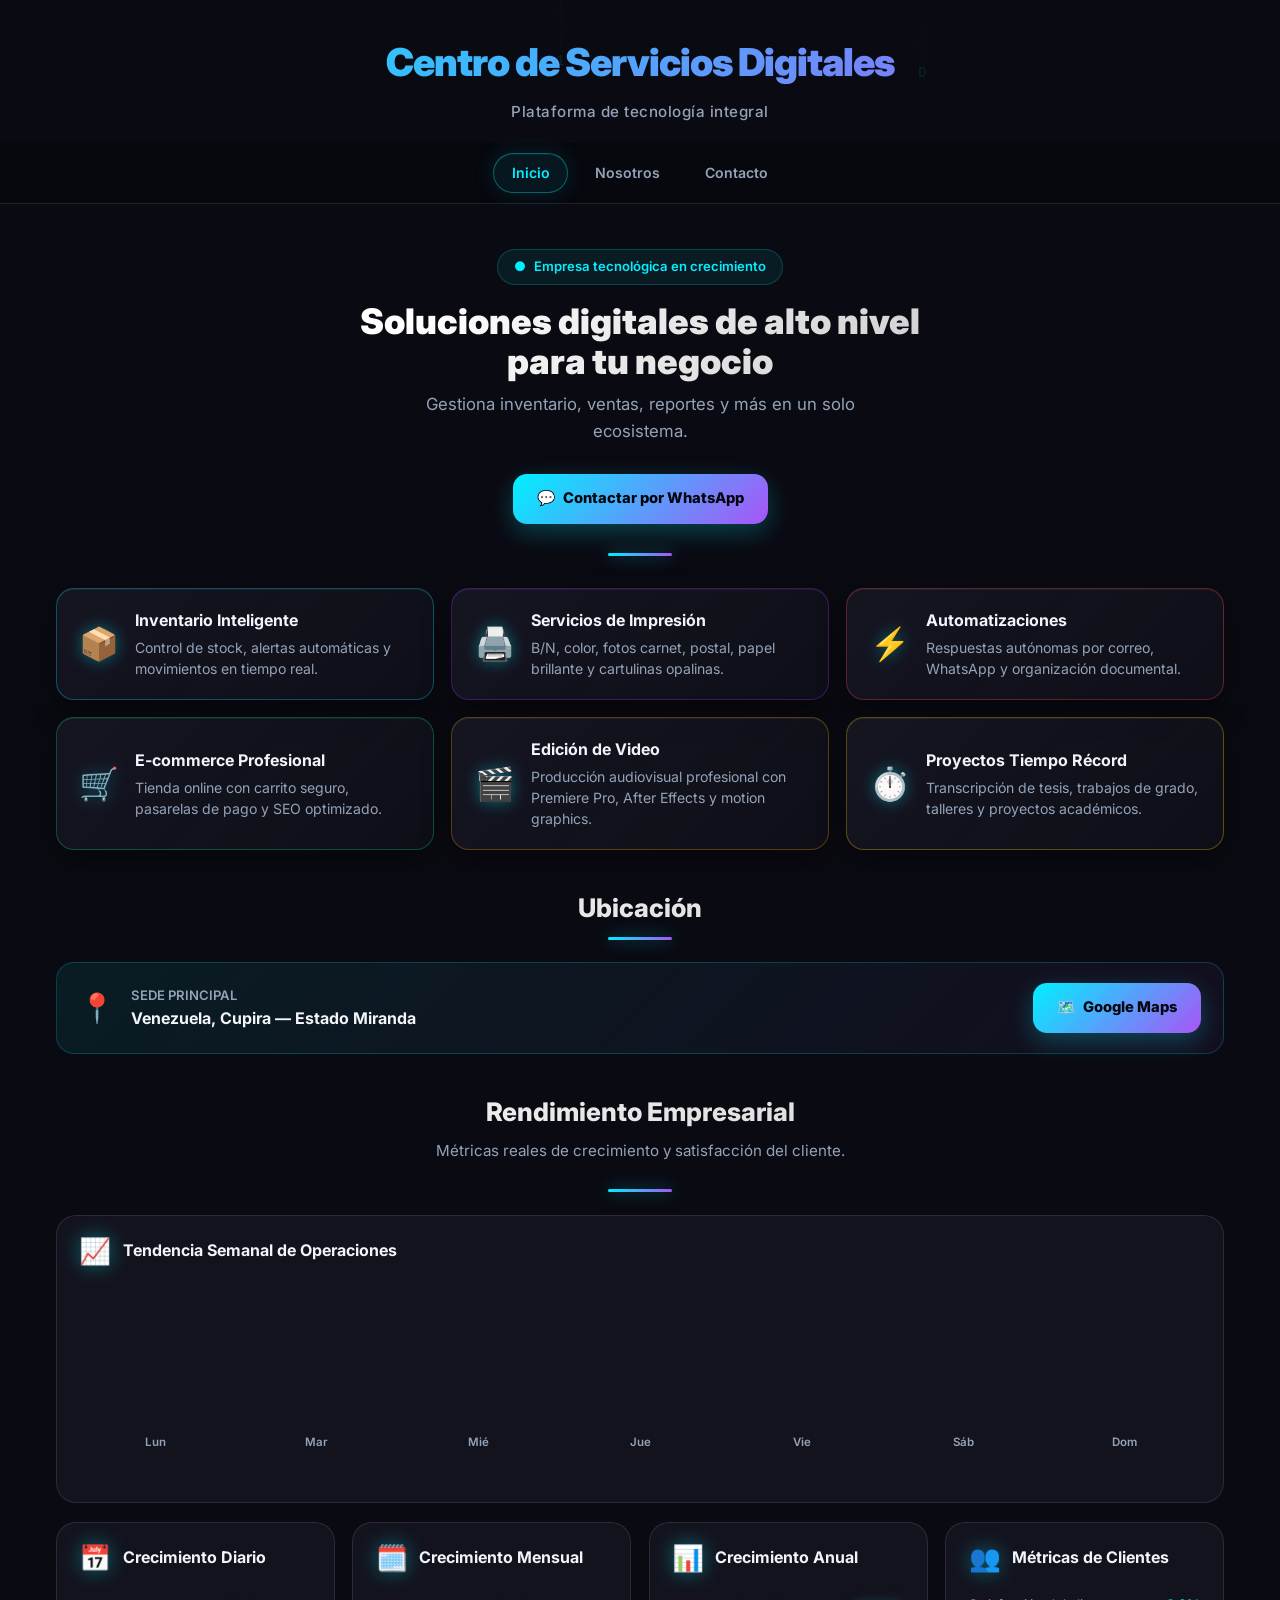
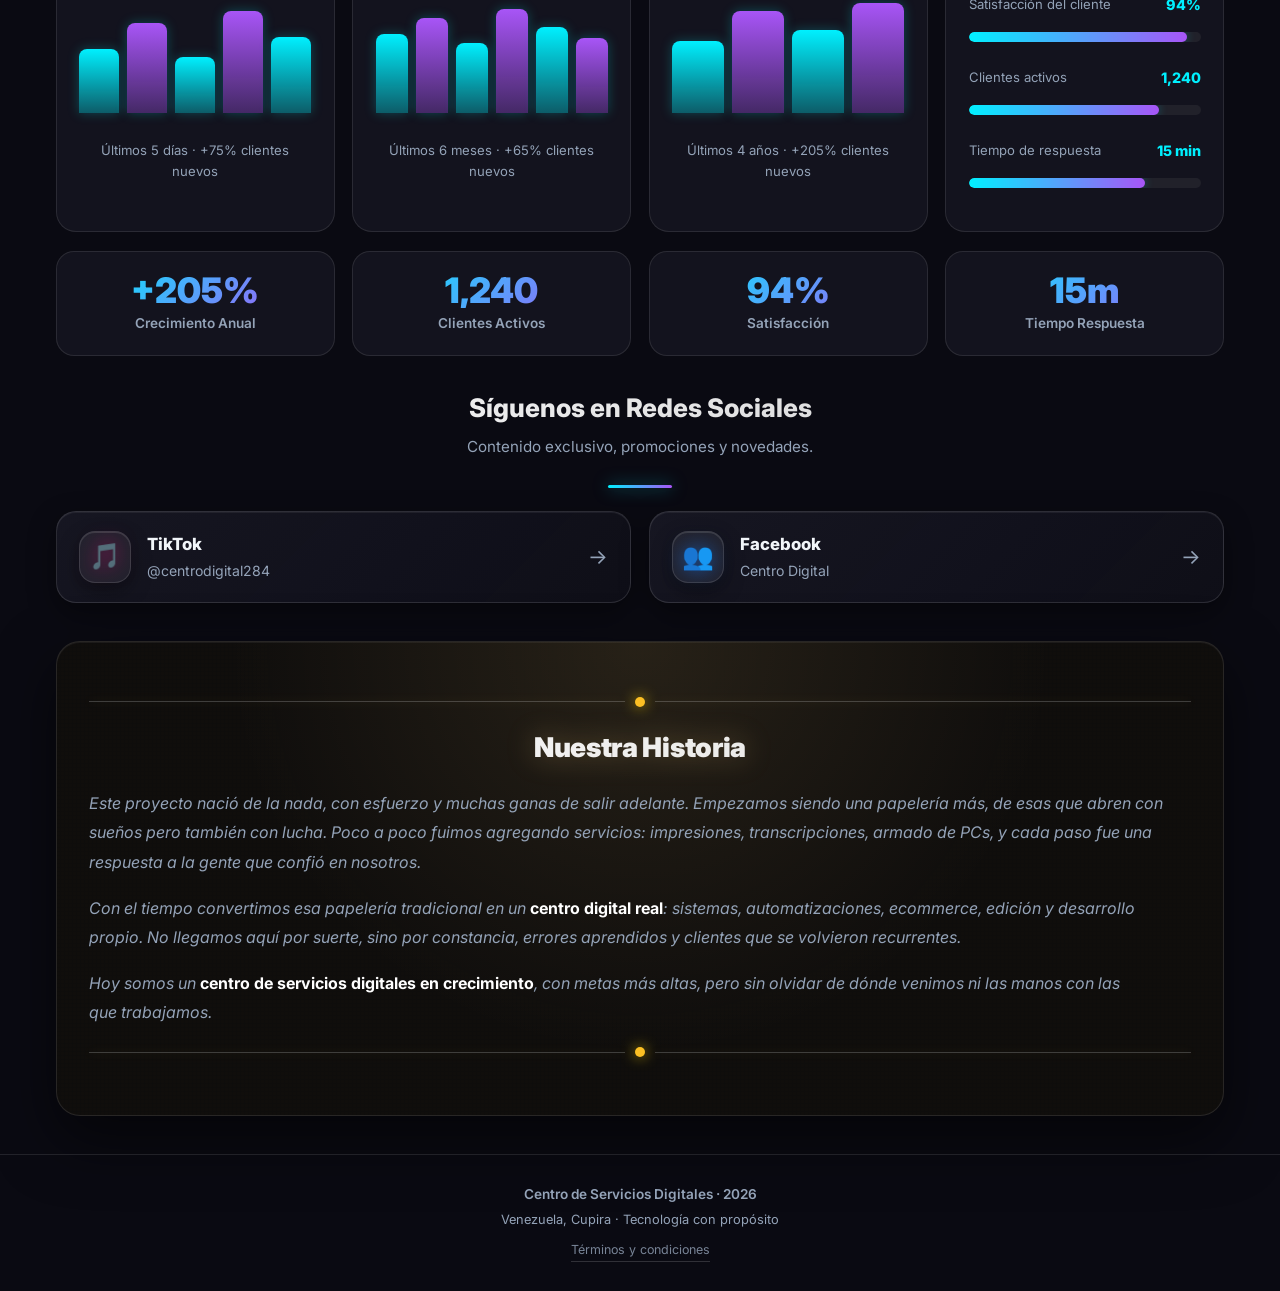
==== commit 42746cfb: "Revise tagline and hero subtitle in index.html Updated tagline and subtitles for clarity and concise" ====
--- a/index.html
+++ b/index.html
@@ -427,7 +427,7 @@
 
 <header>
   <div class="logo">Centro de Servicios Digitales</div>
-  <div class="tagline">Plataforma empresarial de tecnología integral</div>
+  <div class="tagline">Plataforma de tecnología integral</div>
 </header>
 
 <nav class="main-nav">
@@ -442,7 +442,7 @@
       <span style="color:var(--accent);">●</span> Empresa tecnológica en crecimiento
     </div>
     <h1 class="hero-title">Soluciones digitales de alto nivel<br>para tu negocio</h1>
-    <p class="hero-subtitle">Gestiona inventario, ventas, facturación, reportes y más en un solo ecosistema empresarial.</p>
+    <p class="hero-subtitle">Gestiona inventario, ventas, reportes y más en un solo ecosistema.</p>
     <div class="contact-cta">
       <a class="btn" href="https://wa.me/5804242138320" target="_blank" rel="noopener">
         <span>💬</span> Contactar por WhatsApp
@@ -658,7 +658,7 @@
   <!-- REDES SOCIALES -->
   <div style="margin-top:2rem;">
     <h2 class="section-title">Síguenos en Redes Sociales</h2>
-    <p class="section-subtitle">Contenido exclusivo, promociones y novedades empresariales.</p>
+    <p class="section-subtitle">Contenido exclusivo, promociones y novedades.</p>
     <div class="glow-line"></div>
     <div class="grid services" style="grid-template-columns:repeat(auto-fit,minmax(280px,1fr));">
       <a href="https://www.tiktok.com/@centrodigital284?_r=1&_t=ZS-98L1F9Y68Jz" target="_blank" rel="noopener" class="social-card tiktok-card delay-1">
@@ -793,4 +793,4 @@
 initMatrix();
 </script>
 </body>
-</html>+</html>
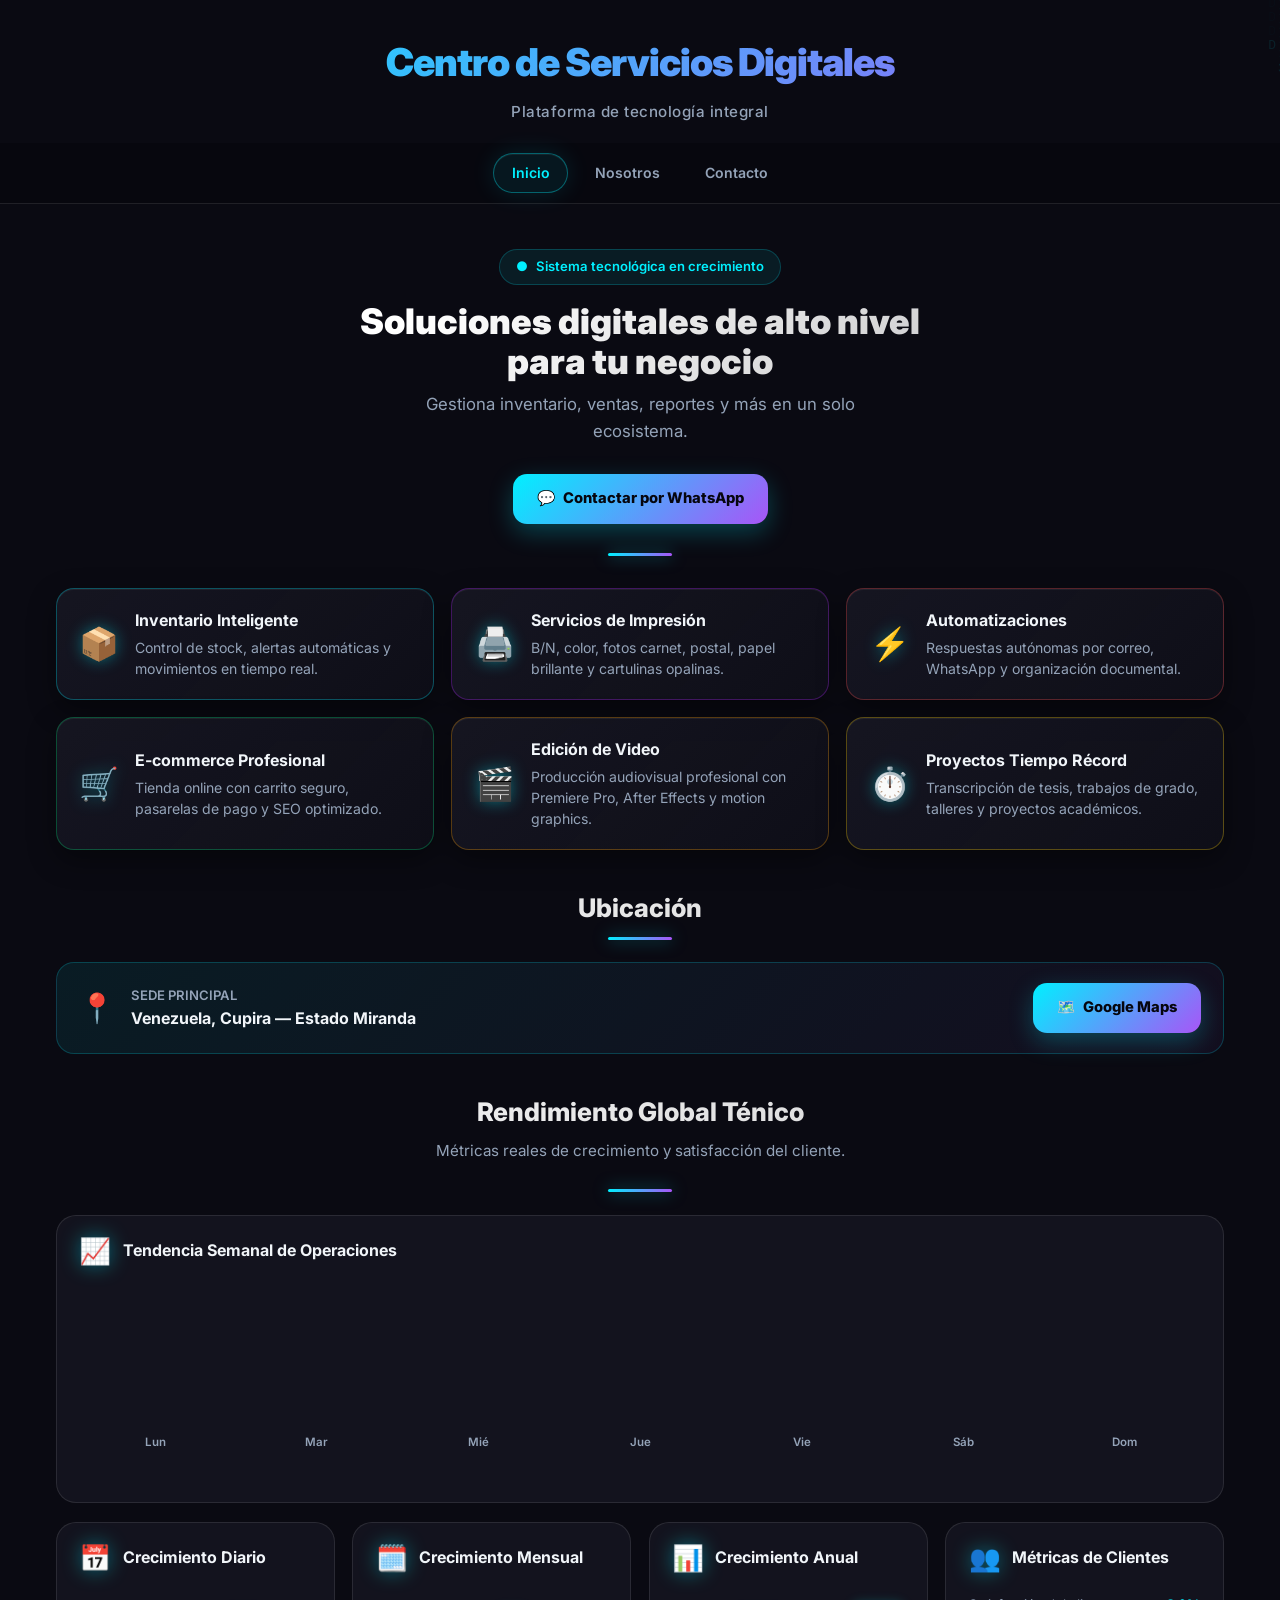
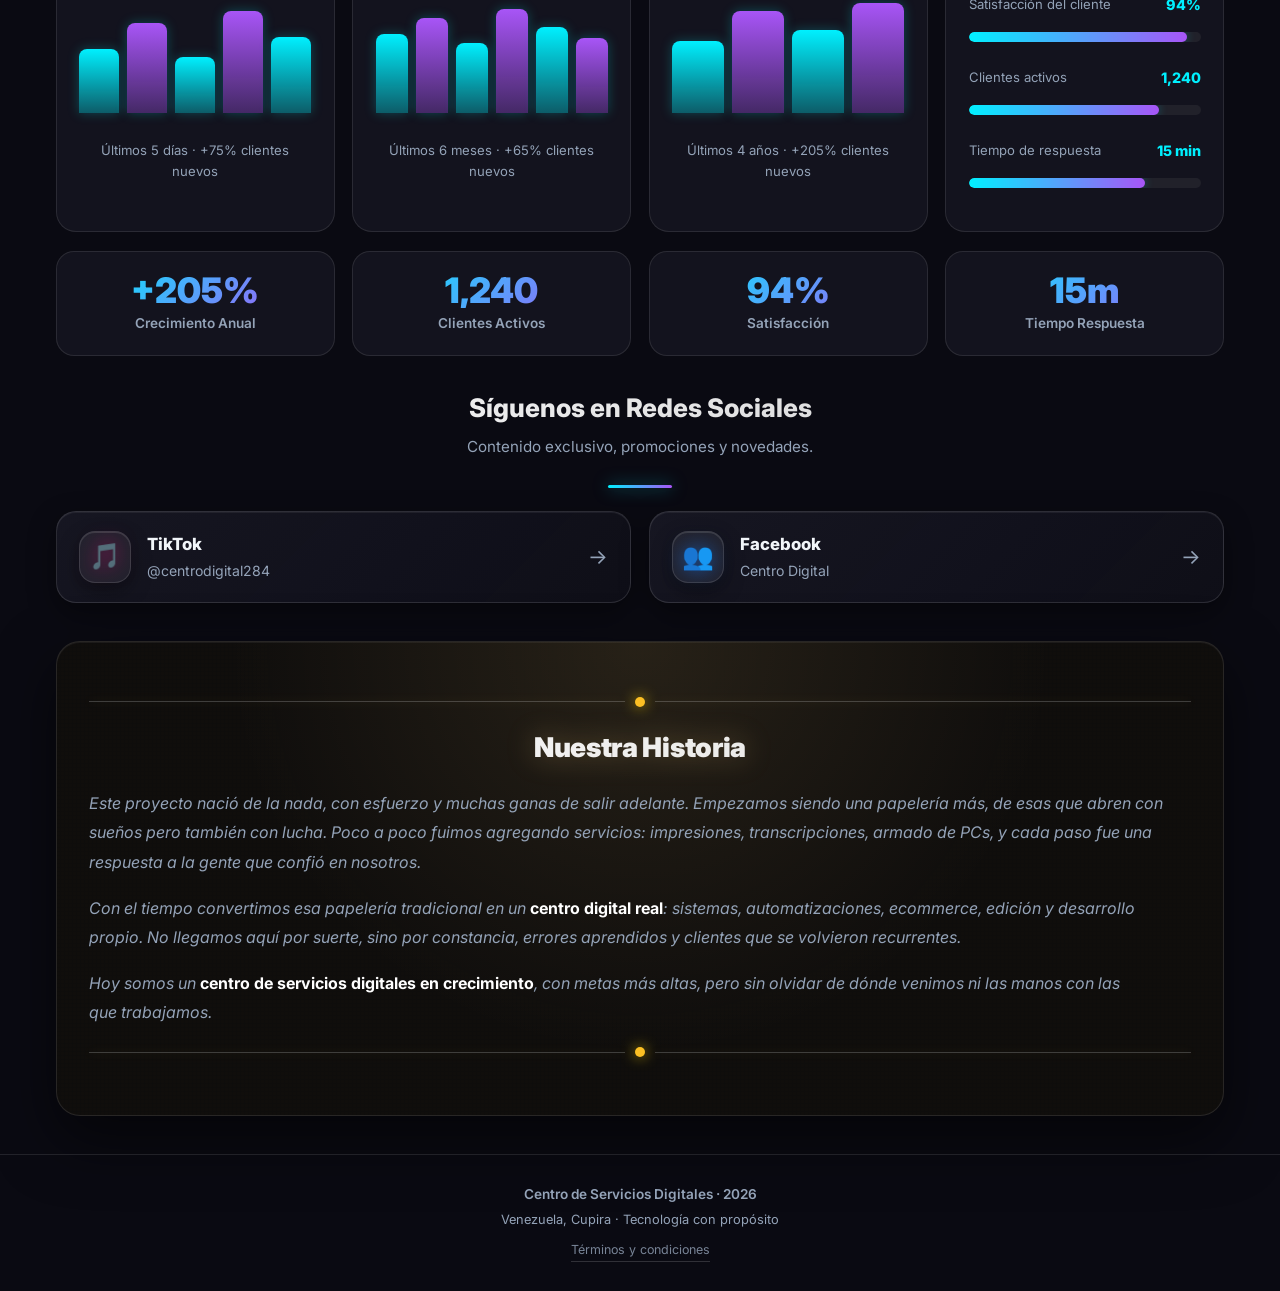
==== commit 453bb1cc: "Update index.html" ====
--- a/index.html
+++ b/index.html
@@ -439,7 +439,7 @@
 <section id="inicio">
   <div class="hero-section">
     <div class="hero-badge">
-      <span style="color:var(--accent);">●</span> Empresa tecnológica en crecimiento
+      <span style="color:var(--accent);">●</span> Sistema tecnológica en crecimiento
     </div>
     <h1 class="hero-title">Soluciones digitales de alto nivel<br>para tu negocio</h1>
     <p class="hero-subtitle">Gestiona inventario, ventas, reportes y más en un solo ecosistema.</p>
@@ -514,7 +514,7 @@
 
   <!-- MÉTRICAS -->
   <div style="margin-top:2.4rem;">
-    <h2 class="section-title">Rendimiento Empresarial</h2>
+    <h2 class="section-title">Rendimiento Global Ténico</h2>
     <p class="section-subtitle">Métricas reales de crecimiento y satisfacción del cliente.</p>
     <div class="glow-line"></div>
 
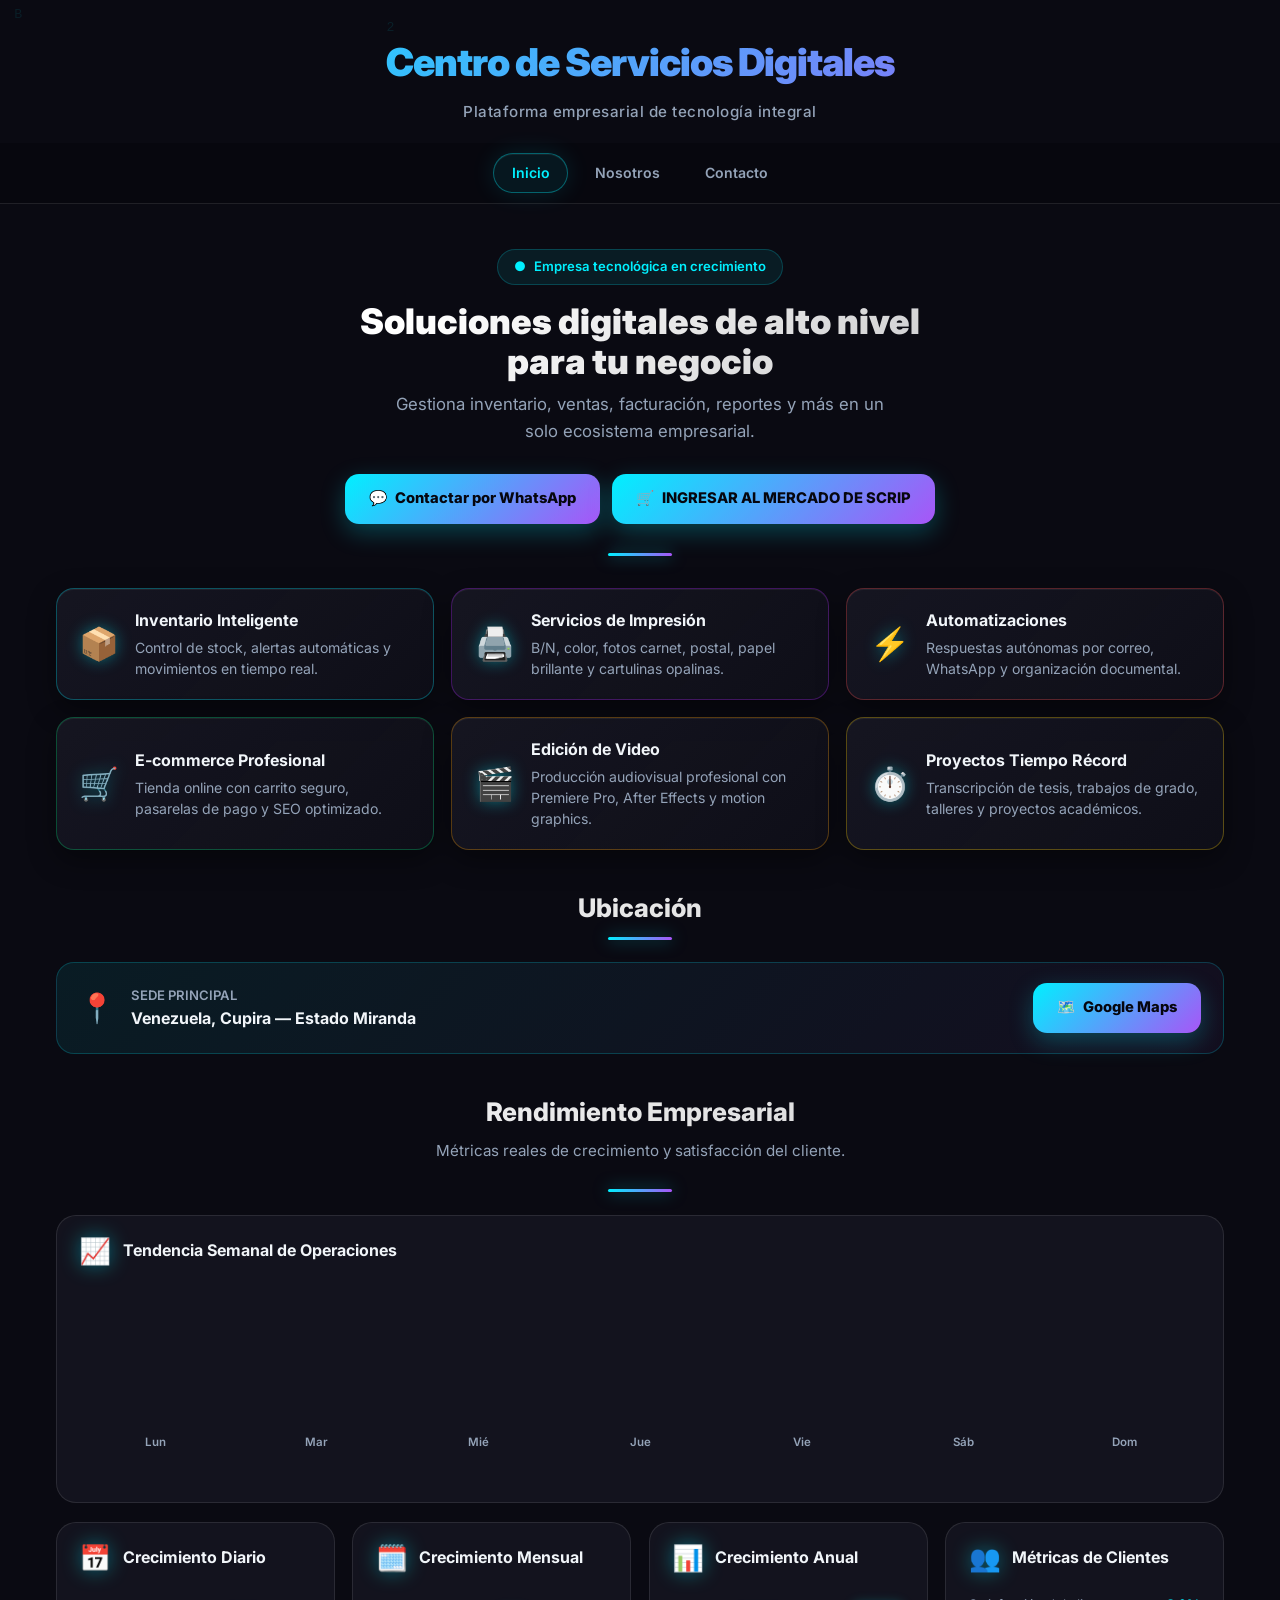
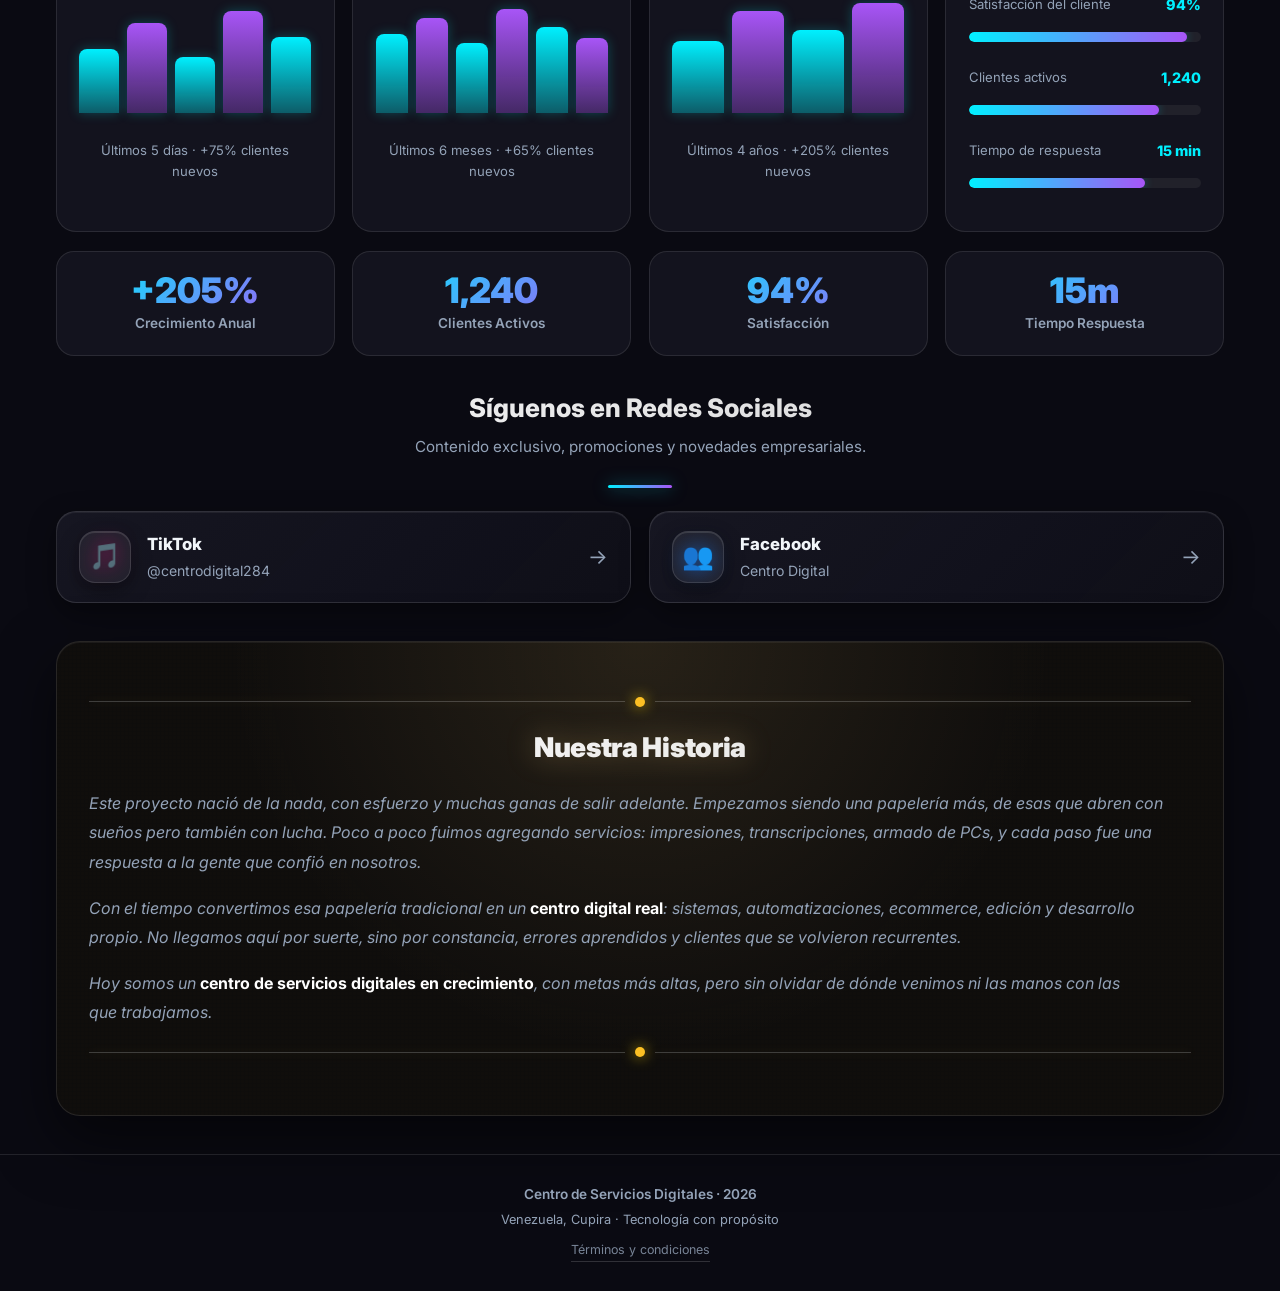
==== commit 775dad28: "Add files via upload" ====
--- a/index.html
+++ b/index.html
@@ -158,7 +158,10 @@
   transform:translateY(-2px) scale(1.03);
   box-shadow:0 14px 32px rgba(168,85,247,.35);
 }
-.contact-cta { text-align:center; margin:1.8rem 0; }
+.contact-cta {
+  display:flex; flex-wrap:wrap; justify-content:center; gap:.8rem;
+  text-align:center; margin:1.8rem 0;
+}
 .service-btn {
   display:flex; align-items:center; gap:1rem;
   padding:1.2rem 1.4rem; border-radius:18px;
@@ -427,7 +430,7 @@
 
 <header>
   <div class="logo">Centro de Servicios Digitales</div>
-  <div class="tagline">Plataforma de tecnología integral</div>
+  <div class="tagline">Plataforma empresarial de tecnología integral</div>
 </header>
 
 <nav class="main-nav">
@@ -439,13 +442,16 @@
 <section id="inicio">
   <div class="hero-section">
     <div class="hero-badge">
-      <span style="color:var(--accent);">●</span> Sistema tecnológica en crecimiento
+      <span style="color:var(--accent);">●</span> Empresa tecnológica en crecimiento
     </div>
     <h1 class="hero-title">Soluciones digitales de alto nivel<br>para tu negocio</h1>
-    <p class="hero-subtitle">Gestiona inventario, ventas, reportes y más en un solo ecosistema.</p>
+    <p class="hero-subtitle">Gestiona inventario, ventas, facturación, reportes y más en un solo ecosistema empresarial.</p>
     <div class="contact-cta">
       <a class="btn" href="https://wa.me/5804242138320" target="_blank" rel="noopener">
         <span>💬</span> Contactar por WhatsApp
+      </a>
+      <a class="btn" href="mercado-scrip.html">
+        <span>🛒</span> INGRESAR AL MERCADO DE SCRIP
       </a>
     </div>
     <div class="glow-line"></div>
@@ -514,7 +520,7 @@
 
   <!-- MÉTRICAS -->
   <div style="margin-top:2.4rem;">
-    <h2 class="section-title">Rendimiento Global Ténico</h2>
+    <h2 class="section-title">Rendimiento Empresarial</h2>
     <p class="section-subtitle">Métricas reales de crecimiento y satisfacción del cliente.</p>
     <div class="glow-line"></div>
 
@@ -658,7 +664,7 @@
   <!-- REDES SOCIALES -->
   <div style="margin-top:2rem;">
     <h2 class="section-title">Síguenos en Redes Sociales</h2>
-    <p class="section-subtitle">Contenido exclusivo, promociones y novedades.</p>
+    <p class="section-subtitle">Contenido exclusivo, promociones y novedades empresariales.</p>
     <div class="glow-line"></div>
     <div class="grid services" style="grid-template-columns:repeat(auto-fit,minmax(280px,1fr));">
       <a href="https://www.tiktok.com/@centrodigital284?_r=1&_t=ZS-98L1F9Y68Jz" target="_blank" rel="noopener" class="social-card tiktok-card delay-1">
@@ -754,43 +760,25 @@
       }
     }
     draw() {
-      ctx.font = this.size + 'px monospace';
-      ctx.fillStyle = `rgba(0,240,255,${this.opacity})`;
+      ctx.font = `${this.size}px monospace`;
+      ctx.fillStyle = `rgba(0, 240, 255, ${this.opacity})`;
       ctx.fillText(this.char, this.x, this.y);
-      ctx.fillStyle = `rgba(0,240,255,${this.opacity * 0.22})`;
-      for (let i = 1; i < this.trail; i++) {
-        ctx.fillText(this.char, this.x, this.y - i * 14);
-      }
     }
   }
 
-  function init() {
-    resize();
-    const count = width < 768 ? 20 : 40;
-    drops.length = 0;
-    for (let i = 0; i < count; i++) drops.push(new Drop());
-  }
+  resize();
+  window.addEventListener('resize', resize);
+  for (let i = 0; i < 65; i++) drops.push(new Drop());
 
   function animate() {
     ctx.clearRect(0, 0, width, height);
     drops.forEach(d => { d.update(); d.draw(); });
     requestAnimationFrame(animate);
   }
-
-  init(); animate();
-
-  let timeout;
-  window.addEventListener('resize', () => {
-    clearTimeout(timeout);
-    timeout = setTimeout(() => {
-      resize();
-      const target = width < 768 ? 20 : 40;
-      while (drops.length > target) drops.pop();
-      while (drops.length < target) drops.push(new Drop());
-    }, 200);
-  });
+  animate();
 }
 initMatrix();
 </script>
+
 </body>
-</html>
+</html>
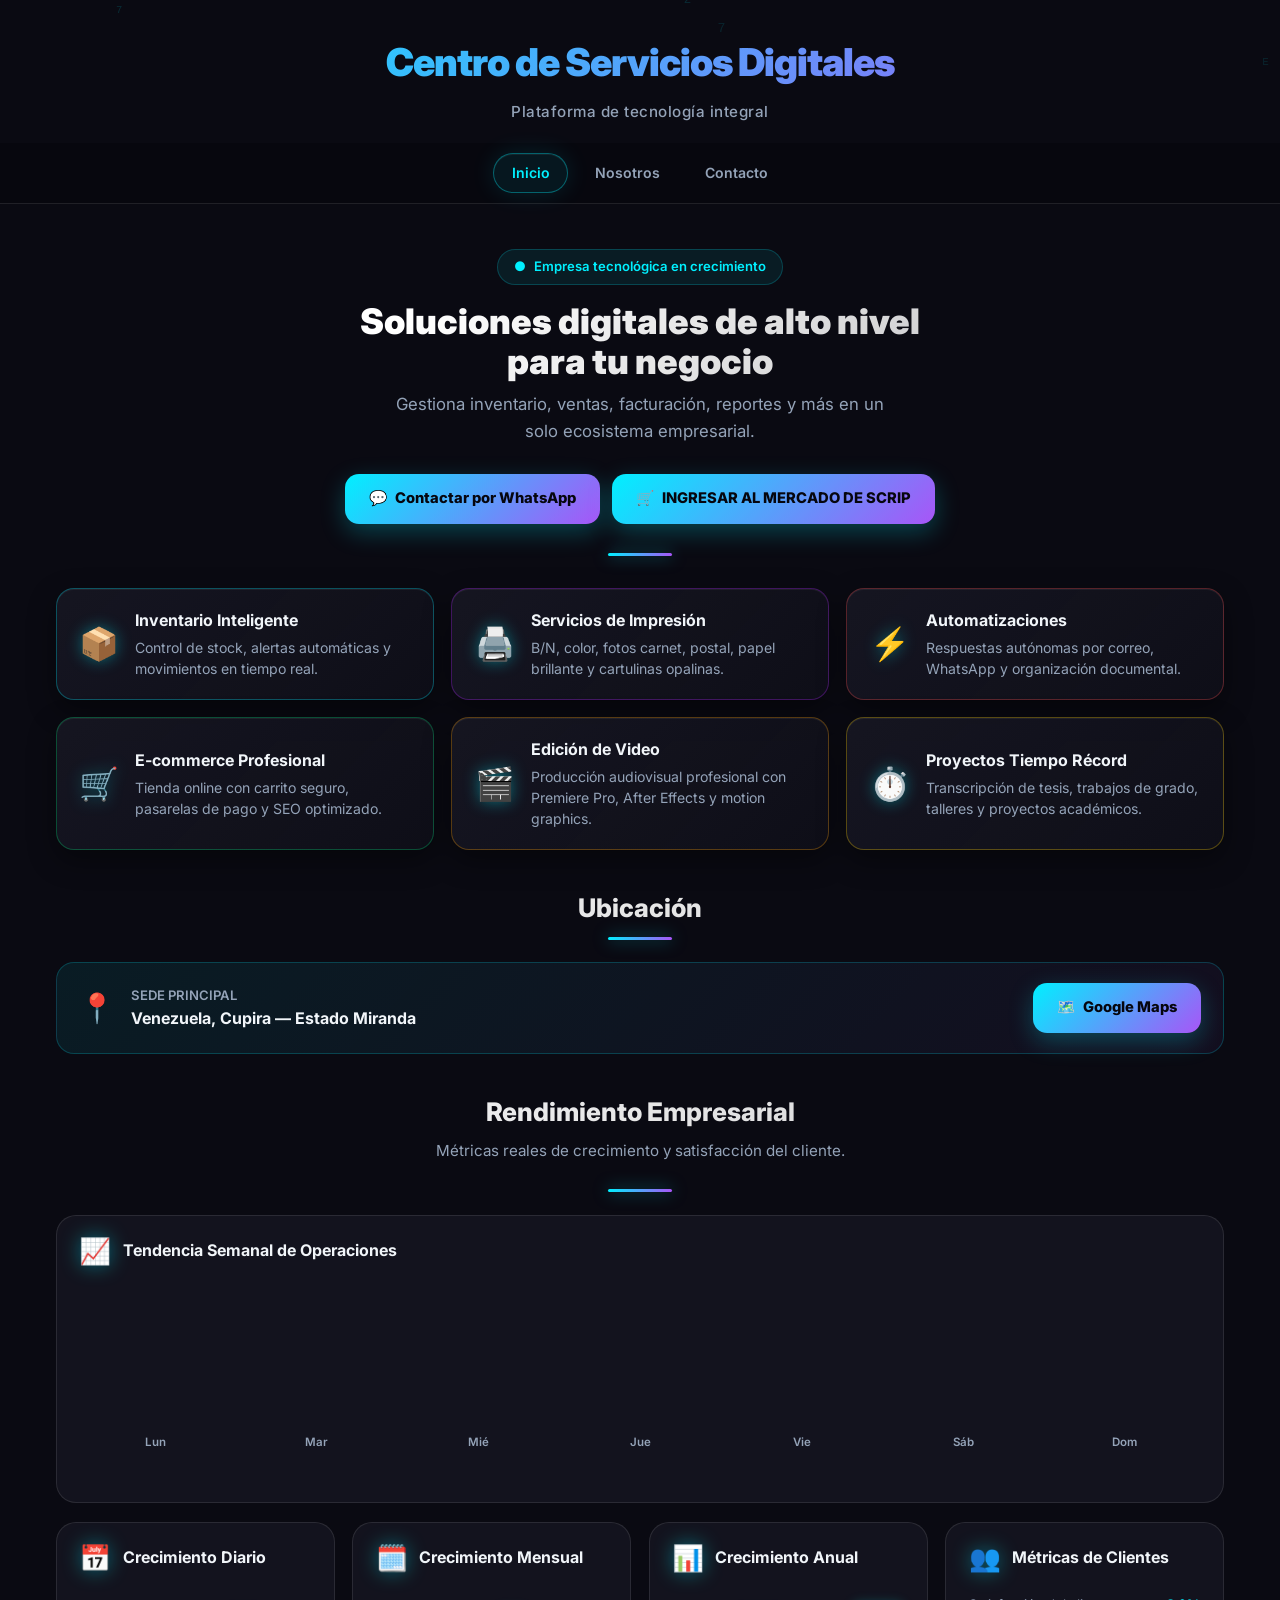
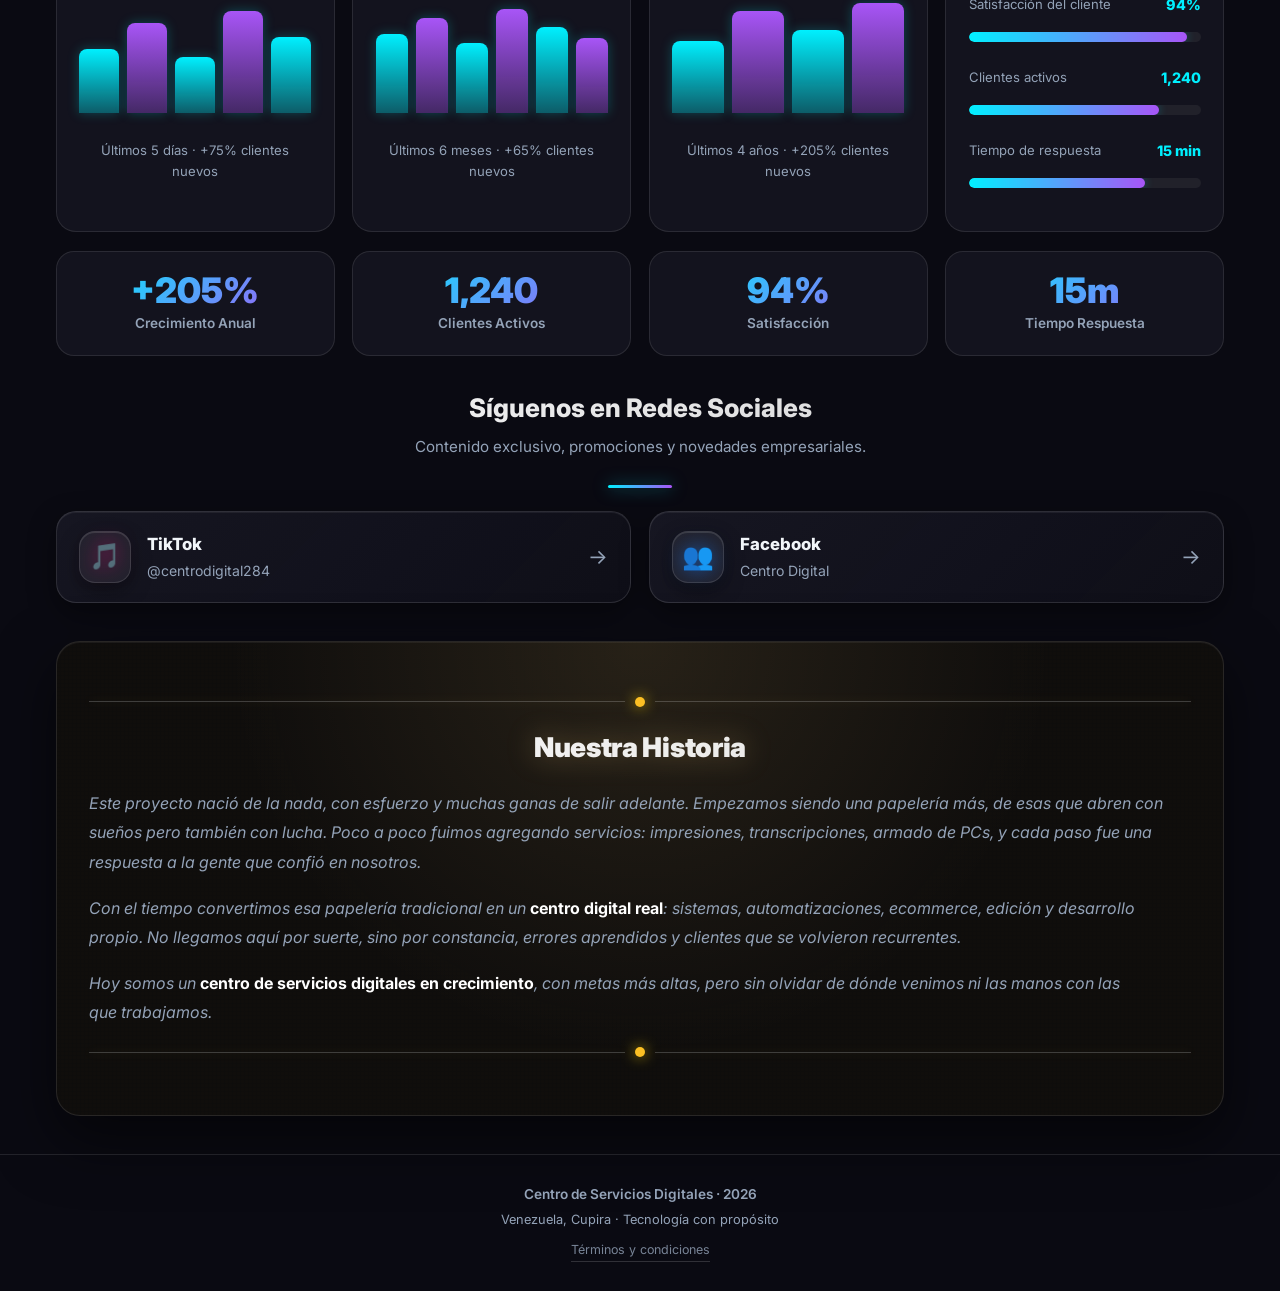
==== commit 1b281f24: "Add files via upload" ====
--- a/index.html
+++ b/index.html
@@ -430,7 +430,7 @@
 
 <header>
   <div class="logo">Centro de Servicios Digitales</div>
-  <div class="tagline">Plataforma empresarial de tecnología integral</div>
+  <div class="tagline">Plataforma de tecnología integral</div>
 </header>
 
 <nav class="main-nav">
